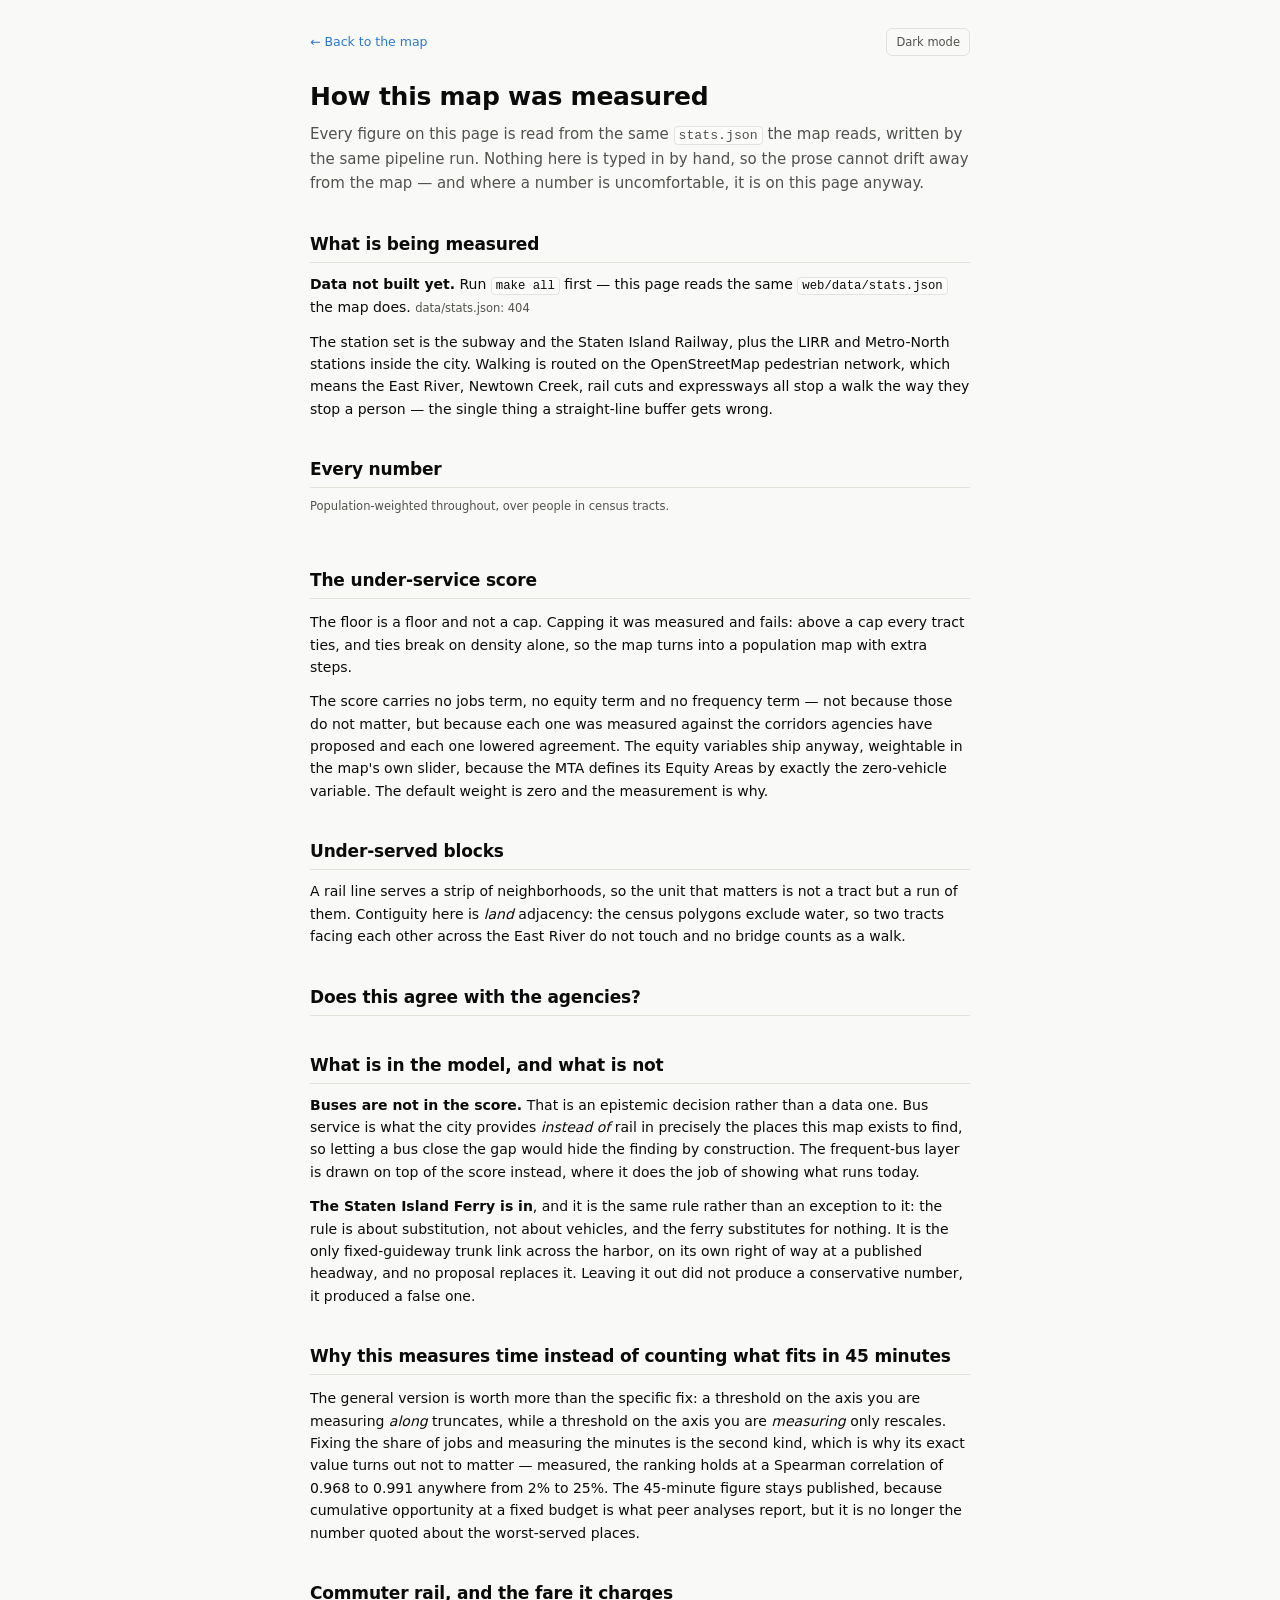
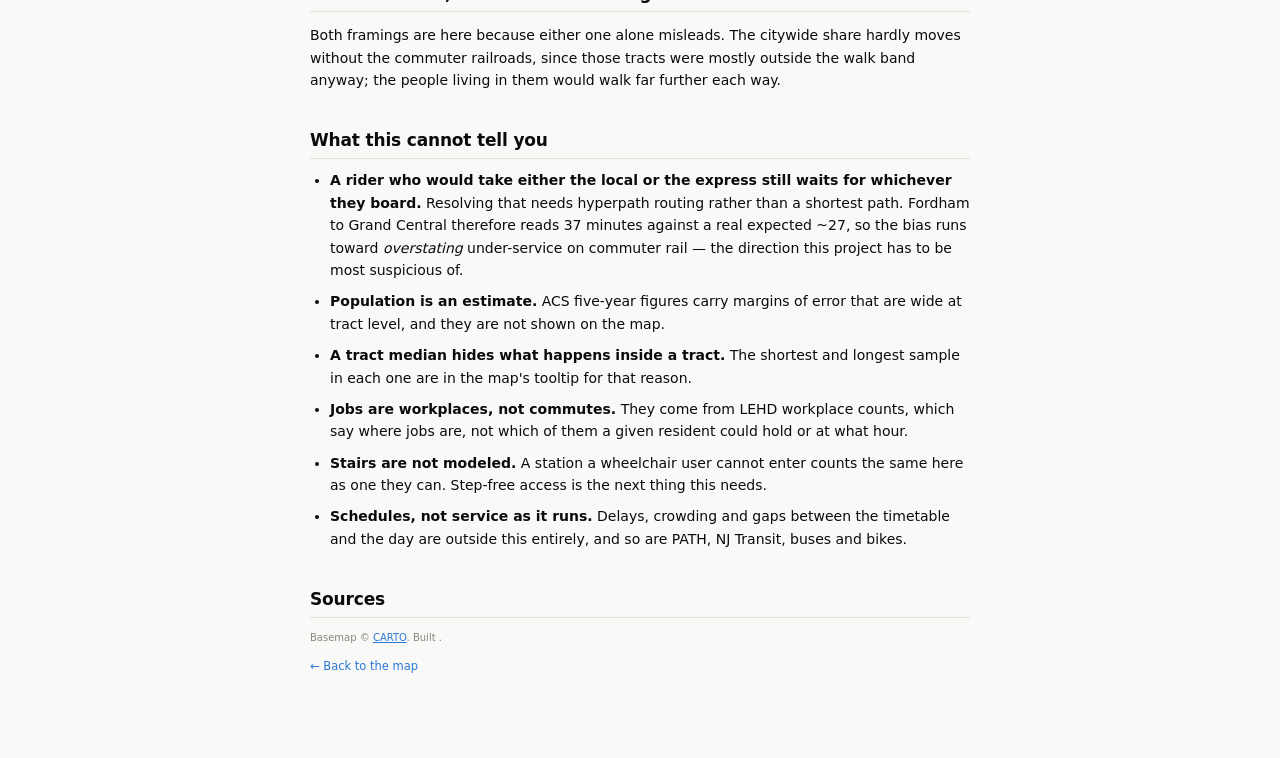
==== web/about.html @ da82eb40 "Move the title card's wall onto its own method page The card had reached fifteen stat rows, the stra" ====
<!doctype html>
<html lang="en">
<head>
<meta charset="utf-8">
<meta name="viewport" content="width=device-width, initial-scale=1">
<title>How this map was measured &mdash; NYC Transit Access</title>
<meta name="description" content="Method, every published figure, and the known limits of a map of walking access to New York's train network.">
<link rel="stylesheet" href="style.css">

<!-- No MapLibre, no GeoJSON: this page needs one 46 KB JSON file, so it is
     fetched rather than preloaded and there is nothing on the critical path
     worth a hint. The map's own payloads are deliberately not touched here --
     a reader who opens the method page should not pay 2 MB for it. -->
</head>
<body class="doc">

<main>
  <nav class="docnav">
    <a id="backlink" href="index.html">&larr; Back to the map</a>
    <button class="ghost" id="themebtn">Dark mode</button>
  </nav>

  <h1>How this map was measured</h1>
  <p class="lede">Every figure on this page is read from the same
    <code>stats.json</code> the map reads, written by the same pipeline run.
    Nothing here is typed in by hand, so the prose cannot drift away from the
    map &mdash; and where a number is uncomfortable, it is on this page
    anyway.</p>

  <section id="measure">
    <h2>What is being measured</h2>
    <p id="m-method"></p>
    <p>The station set is the subway and the Staten Island Railway, plus the
      LIRR and Metro-North stations inside the city. Walking is routed on the
      OpenStreetMap pedestrian network, which means the East River, Newtown
      Creek, rail cuts and expressways all stop a walk the way they stop a
      person &mdash; the single thing a straight-line buffer gets wrong.</p>
    <p id="m-bench"></p>
  </section>

  <section id="numbers">
    <h2>Every number</h2>
    <p class="sub">Population-weighted throughout, over
      <span id="m-pop"></span> people in <span id="m-tracts"></span> census
      tracts.</p>
    <div id="m-groups" class="statgroups"></div>
    <div id="m-boro"></div>
  </section>

  <section id="score">
    <h2>The under-service score</h2>
    <p id="m-score"></p>
    <p>The floor is a floor and not a cap. Capping it was measured and fails:
      above a cap every tract ties, and ties break on density alone, so the
      map turns into a population map with extra steps.</p>
    <p>The score carries no jobs term, no equity term and no frequency term
      &mdash; not because those do not matter, but because each one was
      measured against the corridors agencies have proposed and each one
      lowered agreement. The equity variables ship anyway, weightable in the
      map's own slider, because the MTA defines its Equity Areas by exactly
      the zero-vehicle variable. The default weight is zero and the
      measurement is why.</p>
  </section>

  <section id="blocks">
    <h2>Under-served blocks</h2>
    <p>A rail line serves a strip of neighborhoods, so the unit that matters
      is not a tract but a run of them. Contiguity here is <em>land</em>
      adjacency: the census polygons exclude water, so two tracts facing each
      other across the East River do not touch and no bridge counts as a
      walk.</p>
    <div id="m-clusters"></div>
  </section>

  <section id="agreement">
    <h2>Does this agree with the agencies?</h2>
    <div id="m-validity"></div>
    <div id="m-disagree"></div>
  </section>

  <section id="graph">
    <h2>What is in the model, and what is not</h2>
    <p><strong>Buses are not in the score.</strong> That is an epistemic
      decision rather than a data one. Bus service is what the city provides
      <em>instead of</em> rail in precisely the places this map exists to
      find, so letting a bus close the gap would hide the finding by
      construction. The frequent-bus layer is drawn on top of the score
      instead, where it does the job of showing what runs today.</p>
    <p><strong>The Staten Island Ferry is in</strong>, and it is the same rule
      rather than an exception to it: the rule is about substitution, not
      about vehicles, and the ferry substitutes for nothing. It is the only
      fixed-guideway trunk link across the harbor, on its own right of way at
      a published headway, and no proposal replaces it. Leaving it out did not
      produce a conservative number, it produced a false one.</p>
    <p id="m-wait"></p>
  </section>

  <section id="cutoffs">
    <h2>Why this measures time instead of counting what fits in 45 minutes</h2>
    <p id="m-censor"></p>
    <p>The general version is worth more than the specific fix: a threshold on
      the axis you are measuring <em>along</em> truncates, while a threshold
      on the axis you are <em>measuring</em> only rescales. Fixing the share
      of jobs and measuring the minutes is the second kind, which is why its
      exact value turns out not to matter &mdash; measured, the ranking holds
      at a Spearman correlation of 0.968 to 0.991 anywhere from 2% to 25%.
      The 45-minute figure stays published, because cumulative opportunity at
      a fixed budget is what peer analyses report, but it is no longer the
      number quoted about the worst-served places.</p>
  </section>

  <section id="rail">
    <h2>Commuter rail, and the fare it charges</h2>
    <p id="m-rail"></p>
    <p>Both framings are here because either one alone misleads. The citywide
      share hardly moves without the commuter railroads, since those tracts
      were mostly outside the walk band anyway; the people living in them
      would walk far further each way.</p>
  </section>

  <section id="limits">
    <h2>What this cannot tell you</h2>
    <ul>
      <li><strong>A rider who would take either the local or the express
        still waits for whichever they board.</strong> Resolving that needs
        hyperpath routing rather than a shortest path. Fordham to Grand
        Central therefore reads 37 minutes against a real expected ~27, so
        the bias runs toward <em>overstating</em> under-service on commuter
        rail &mdash; the direction this project has to be most suspicious
        of.</li>
      <li><strong>Population is an estimate.</strong> ACS five-year figures
        carry margins of error that are wide at tract level, and they are not
        shown on the map.</li>
      <li><strong>A tract median hides what happens inside a tract.</strong>
        The shortest and longest sample in each one are in the map's tooltip
        for that reason.</li>
      <li><strong>Jobs are workplaces, not commutes.</strong> They come from
        LEHD workplace counts, which say where jobs are, not which of them a
        given resident could hold or at what hour.</li>
      <li><strong>Stairs are not modeled.</strong> A station a wheelchair
        user cannot enter counts the same here as one they can. Step-free
        access is the next thing this needs.</li>
      <li><strong>Schedules, not service as it runs.</strong> Delays,
        crowding and gaps between the timetable and the day are outside this
        entirely, and so are PATH, NJ Transit, buses and bikes.</li>
    </ul>
  </section>

  <section id="sources">
    <h2>Sources</h2>
    <p class="srcline" id="m-src"></p>
    <p class="srcline">Basemap &copy; <a href="https://carto.com/">CARTO</a>.
      Built <span id="m-built"></span>. <span id="m-license"></span></p>
  </section>

  <p class="more"><a id="backlink2" href="index.html">&larr; Back to the
    map</a></p>
</main>

<script type="module" src="about.js"></script>
</body>
</html>
---- web/style.css ----
/* Tokens from the dataviz reference palette. Dark values are declared under
   both scopes so the OS setting and the in-page toggle each win correctly. */
:root {
  color-scheme: light;
  --surface:    #fcfcfb;
  --plane:      #f9f9f7;
  --ink:        #0b0b0b;
  --ink-2:      #52514e;
  --ink-muted:  #898781;
  --grid:       #e1e0d9;
  --axis:       #c3c2b7;
  --border:     rgba(11, 11, 11, 0.10);
  --shadow:     0 1px 3px rgba(11, 11, 11, 0.08), 0 8px 24px rgba(11, 11, 11, 0.07);
  --accent:     #2a78d6;
}
@media (prefers-color-scheme: dark) {
  :root:where(:not([data-theme="light"])) {
    color-scheme: dark;
    --surface: #1a1a19;
    --plane:   #0d0d0d;
    --ink:     #ffffff;
    --ink-2:   #c3c2b7;
    --ink-muted: #898781;
    --grid:    #2c2c2a;
    --axis:    #383835;
    --border:  rgba(255, 255, 255, 0.10);
    --shadow:  0 1px 3px rgba(0, 0, 0, 0.5), 0 8px 24px rgba(0, 0, 0, 0.45);
    --accent:  #3987e5;
  }
}
:root[data-theme="dark"] {
  color-scheme: dark;
  --surface: #1a1a19;
  --plane:   #0d0d0d;
  --ink:     #ffffff;
  --ink-2:   #c3c2b7;
  --ink-muted: #898781;
  --grid:    #2c2c2a;
  --axis:    #383835;
  --border:  rgba(255, 255, 255, 0.10);
  --shadow:  0 1px 3px rgba(0, 0, 0, 0.5), 0 8px 24px rgba(0, 0, 0, 0.45);
  --accent:  #3987e5;
}

* { box-sizing: border-box; }

html, body {
  margin: 0;
  height: 100%;
  font-family: system-ui, -apple-system, "Segoe UI", sans-serif;
  background: var(--plane);
  color: var(--ink);
  -webkit-font-smoothing: antialiased;
}

#map { position: absolute; inset: 0; }

/* --- panels --------------------------------------------------------------- */
.panel {
  position: absolute;
  z-index: 2;
  background: var(--surface);
  border: 1px solid var(--border);
  border-radius: 10px;
  box-shadow: var(--shadow);
  padding: 14px 16px;
}

#titlecard { top: 12px; left: 12px; width: 310px; }
#controls  { top: 12px; right: 12px; width: 232px; }
#legend    { bottom: 12px; left: 12px; width: 310px; }

h1 {
  font-size: 15px;
  line-height: 1.25;
  margin: 0 0 4px;
  letter-spacing: -0.01em;
}
.sub { font-size: 11.5px; color: var(--ink-2); margin: 0; line-height: 1.45; }

.hero { margin: 12px 0 2px; display: flex; align-items: baseline; gap: 7px; }
.hero .n { font-size: 30px; font-weight: 650; letter-spacing: -0.02em; line-height: 1; }
.hero .u { font-size: 11.5px; color: var(--ink-2); line-height: 1.3; }

.statrow {
  display: flex; justify-content: space-between; gap: 10px;
  font-size: 11.5px; padding: 3px 0;
}
.statrow .k { color: var(--ink-2); }
.statrow .v { font-variant-numeric: tabular-nums; font-weight: 550; }

hr.rule { border: 0; border-top: 1px solid var(--grid); margin: 11px 0; }

/* --- controls ------------------------------------------------------------- */
.grouplabel {
  font-size: 10px; text-transform: uppercase; letter-spacing: 0.07em;
  color: var(--ink-muted); margin: 0 0 7px; font-weight: 600;
}
.opt {
  display: flex; align-items: center; gap: 8px;
  font-size: 12.5px; padding: 4px 0; cursor: pointer; line-height: 1.3;
}
.opt input { accent-color: var(--accent); margin: 0; flex: none; }
.opt:hover { color: var(--accent); }

button.ghost {
  font: inherit; font-size: 11.5px; color: var(--ink-2);
  background: transparent; border: 1px solid var(--border);
  border-radius: 6px; padding: 4px 9px; cursor: pointer;
}
button.ghost:hover { color: var(--ink); border-color: var(--axis); }

/* --- display floors ------------------------------------------------------- */
#settings summary {
  font-size: 10px; text-transform: uppercase; letter-spacing: 0.07em;
  color: var(--ink-muted); font-weight: 600; cursor: pointer;
}
#settings summary:hover { color: var(--ink-2); }
.field { margin-top: 9px; }
/* The gap weight sits under its own radio option, indented to read as a
   sub-control of it rather than a fourth layer. */
#gapweight { margin: 2px 0 6px 22px; }
.flabel {
  display: flex; justify-content: space-between; gap: 10px;
  font-size: 11.5px; color: var(--ink-2);
}
.flabel output {
  font-variant-numeric: tabular-nums; font-weight: 550; color: var(--ink);
}
.field input[type="range"] { width: 100%; margin: 3px 0 0; accent-color: var(--accent); }

/* --- legend --------------------------------------------------------------- */
.bivgrid { display: grid; grid-template-columns: repeat(3, 1fr); gap: 2px; width: 108px; }
.bivgrid i { display: block; aspect-ratio: 1; border-radius: 2px; }
.bivwrap { display: flex; gap: 11px; align-items: flex-end; }
.bivaxis-y {
  writing-mode: vertical-rl; transform: rotate(180deg);
  font-size: 10px; color: var(--ink-2); text-align: center; height: 108px;
}
.bivaxis-x { font-size: 10px; color: var(--ink-2); margin-top: 5px; }
.arrow { color: var(--ink-muted); }

.ramprow { display: flex; align-items: center; gap: 7px; font-size: 11.5px; padding: 2px 0; }
.ramprow i { width: 15px; height: 15px; border-radius: 3px; flex: none; }
.ramprow .lab { color: var(--ink-2); font-variant-numeric: tabular-nums; }

/* Hovering a feature outlines its legend cell. box-shadow rather than outline,
   so the 2px gaps in .bivgrid do not clip it. */
#legendbody i.on { box-shadow: 0 0 0 2px var(--ink); position: relative; z-index: 1; }

.keyline { display: flex; align-items: center; gap: 7px; font-size: 11.5px; padding: 2px 0; }
.keyline .sw { width: 18px; height: 0; border-top-width: 2px; border-top-style: solid; flex: none; }
.keyline .dot {
  width: 10px; height: 10px; border-radius: 50%; flex: none;
  border: 1.5px solid var(--ink);
}

/* --- tooltip -------------------------------------------------------------- */
#tooltip {
  position: absolute; z-index: 5; pointer-events: none; display: none;
  background: var(--surface); border: 1px solid var(--border);
  border-radius: 8px; box-shadow: var(--shadow);
  padding: 9px 11px; font-size: 12px; max-width: 262px; line-height: 1.45;
}
#tooltip .tname { font-weight: 600; margin-bottom: 5px; }
#tooltip .trow { display: flex; justify-content: space-between; gap: 12px; }
#tooltip .tk { color: var(--ink-2); }
#tooltip .tv { font-variant-numeric: tabular-nums; }
#tooltip .tnote { color: var(--ink-2); margin-top: 5px; font-size: 11px; }
#tooltip .tclass {
  margin-top: 6px; padding-top: 5px; border-top: 1px solid var(--grid);
  font-size: 11px; color: var(--ink-2);
}
#tooltip .tclass strong { color: var(--ink); font-weight: 600; }

/* --- table view ----------------------------------------------------------- */
#tablewrap {
  position: absolute; z-index: 6; inset: 0; display: none;
  background: var(--plane); overflow: auto; padding: 26px 30px;
}
#tablewrap.open { display: block; }
#tablewrap h2 { font-size: 16px; margin: 0 0 3px; }
table { border-collapse: collapse; width: 100%; max-width: 940px; font-size: 12.5px; margin-top: 16px; }
caption { text-align: left; font-size: 12px; color: var(--ink-2); padding-bottom: 7px; }
th, td { text-align: left; padding: 6px 10px; border-bottom: 1px solid var(--grid); }
th { font-size: 10px; text-transform: uppercase; letter-spacing: 0.06em; color: var(--ink-muted); }
td.num, th.num { text-align: right; font-variant-numeric: tabular-nums; }

/* Attribution lives inside the title card: as a floating corner element it
   landed on top of the map's own bottom-right zoom and scale controls. */
.srcline { font-size: 10px; color: var(--ink-muted); margin: 0; line-height: 1.6; }
.srcline a { color: inherit; }

#loading {
  position: absolute; inset: 0; z-index: 10; display: grid; place-items: center;
  background: var(--plane); font-size: 13px; color: var(--ink-2);
}

/* --- the link out of the title card -------------------------------------- */
/* The card is a summary now, and the thing that makes a summary honest is a
   visible route to the long version. It gets accent color and its own rule
   rather than being folded into .sub, where it read as another caveat. */
.more { font-size: 11.5px; margin: 9px 0 0; line-height: 1.45; }
.more a { color: var(--accent); text-decoration: none; }
.more a:hover { text-decoration: underline; }
#validity a { color: var(--accent); text-decoration: none; }
#validity a:hover { text-decoration: underline; }

/* --- the method page ------------------------------------------------------ */
/* about.html shares this stylesheet, so it shares every token and both
   themes. It is a document rather than a map: the body scrolls, and the
   measure is capped near 70 characters because the page is mostly prose. */
body.doc { height: auto; overflow-y: auto; background: var(--plane); }
body.doc main {
  max-width: 44rem; margin: 0 auto; padding: 28px 22px 72px;
  font-size: 14px; line-height: 1.6;
}
.docnav {
  display: flex; justify-content: space-between; align-items: center;
  gap: 16px; margin-bottom: 26px;
}
.docnav a { color: var(--accent); text-decoration: none; font-size: 12.5px; }
.docnav a:hover { text-decoration: underline; }
body.doc h1 { font-size: 25px; line-height: 1.2; margin: 0 0 10px; }
body.doc .lede { font-size: 15px; color: var(--ink-2); margin: 0 0 8px; }
body.doc section { margin-top: 38px; }
body.doc h2 {
  font-size: 17px; line-height: 1.3; margin: 0 0 10px;
  padding-bottom: 7px; border-bottom: 1px solid var(--grid);
  letter-spacing: -0.01em;
}
body.doc p { margin: 0 0 12px; }
body.doc li { margin-bottom: 9px; }
body.doc ul { padding-left: 20px; margin: 0; }
body.doc code {
  font-size: 0.88em; background: var(--surface);
  border: 1px solid var(--border); border-radius: 4px; padding: 1px 4px;
}
body.doc table { max-width: none; font-size: 13px; margin: 16px 0 22px; }
body.doc caption { font-size: 12.5px; line-height: 1.5; }
body.doc a { color: var(--accent); }

/* Three or four short columns of label/value, rather than one column fifteen
   rows long -- which is the wall this page exists to unbuild. */
.statgroups {
  display: grid; gap: 18px 26px; margin: 16px 0 6px;
  grid-template-columns: repeat(auto-fit, minmax(230px, 1fr));
}
.statgroup { background: var(--surface); border: 1px solid var(--border);
  border-radius: 10px; padding: 12px 14px; }
.statgroup .statrow { font-size: 12.5px; }

/* --- phone ---------------------------------------------------------------- */
@media (max-width: 760px) {
  .panel { position: static; width: auto !important; margin: 0 0 10px; }
  #map { position: relative; height: 62vh; inset: auto; }
  body { padding: 16px; overflow-y: auto; height: auto; }
  #panels { display: block; }
  #loading { position: fixed; }
  /* The document page does its own padding and must not inherit the map
     page's 16px body inset on top of it. */
  body.doc { padding: 0; }
  body.doc main { padding: 20px 16px 56px; }
}
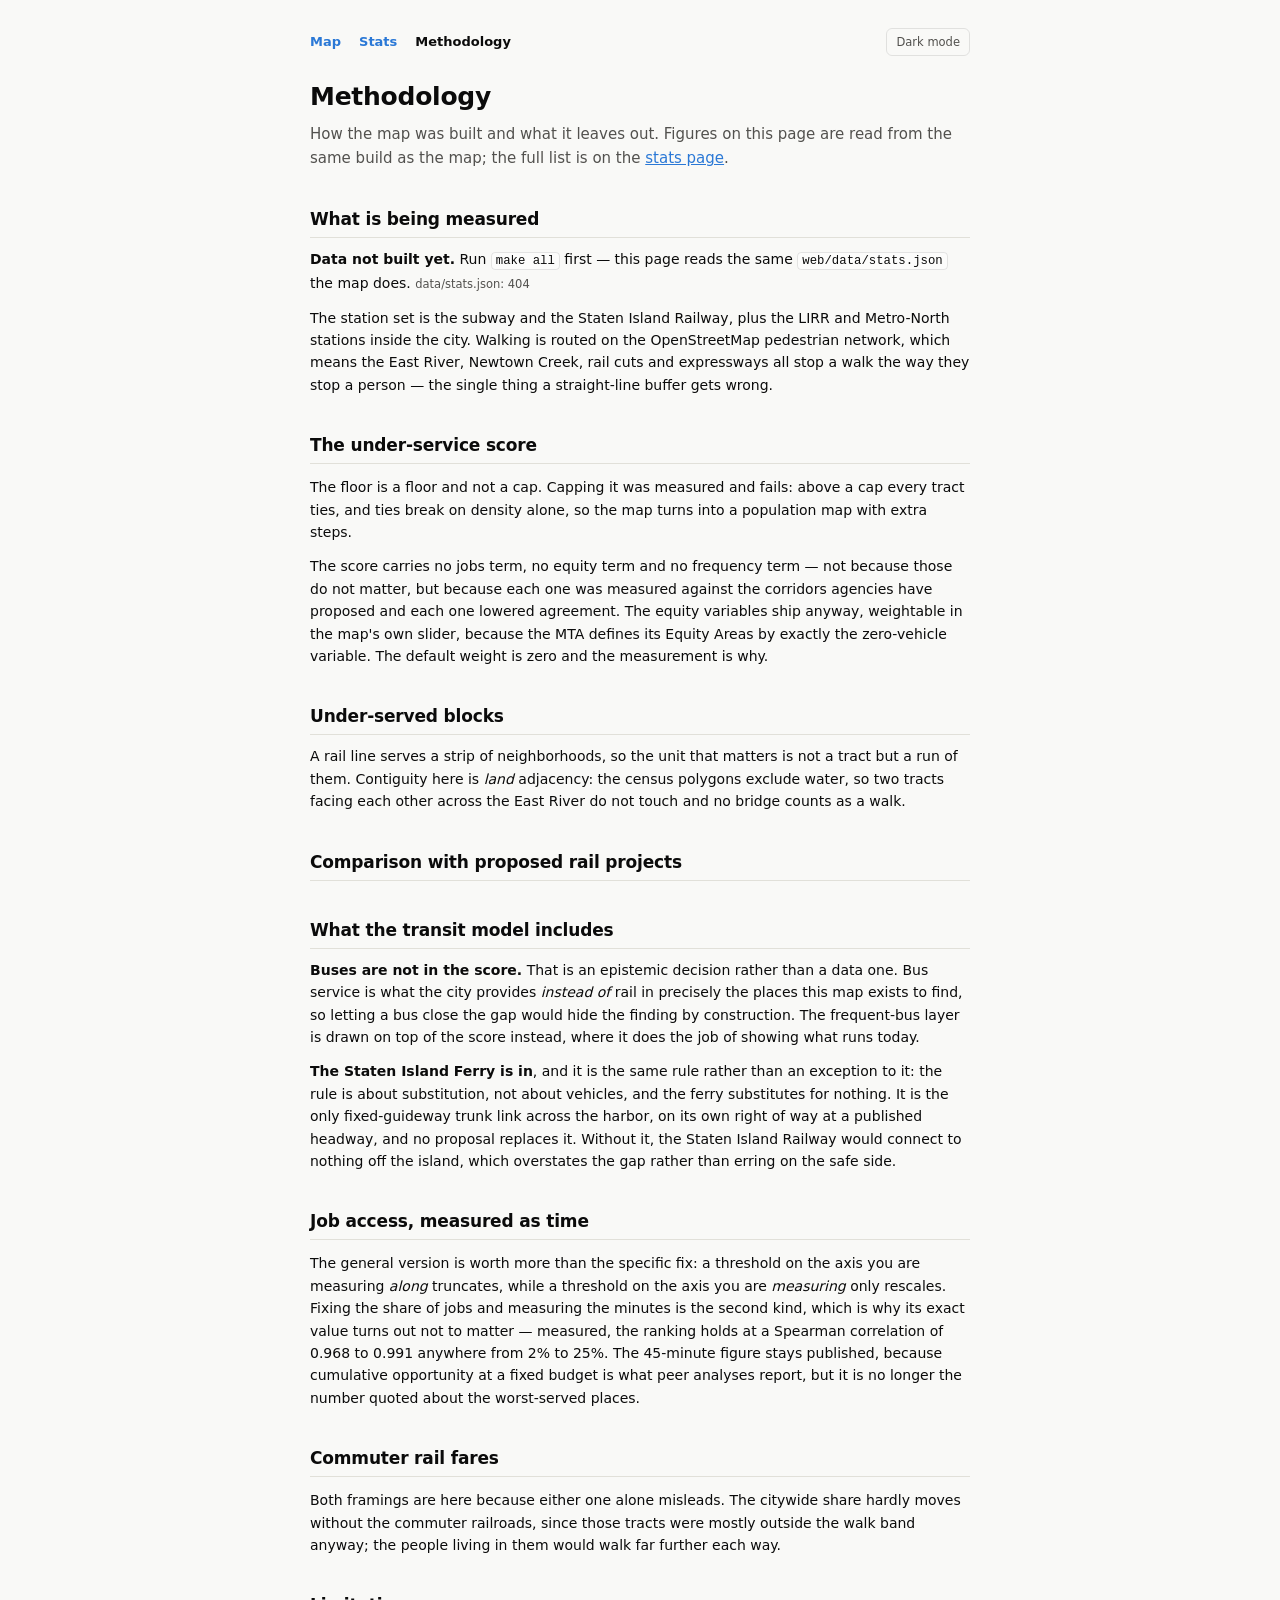
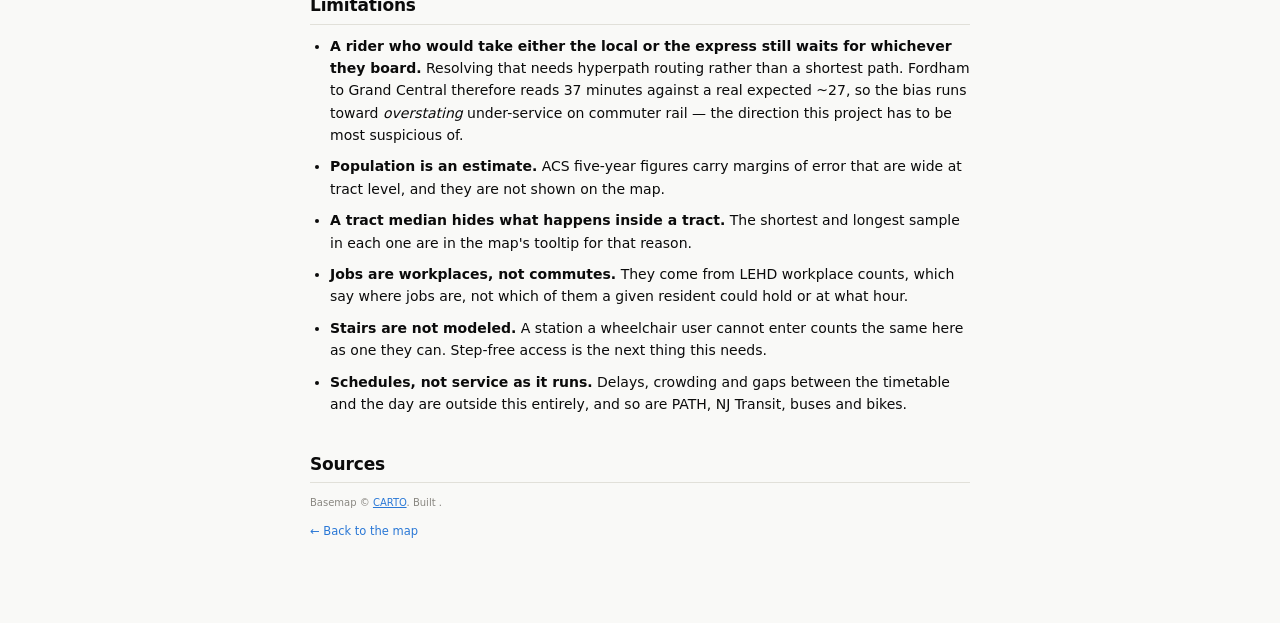
==== commit 4a68f394: "Take the figures off the map page, give them a stats page, plain copy The title card had already gon" ====
--- a/web/about.html
+++ b/web/about.html
@@ -3,8 +3,8 @@
 <head>
 <meta charset="utf-8">
 <meta name="viewport" content="width=device-width, initial-scale=1">
-<title>How this map was measured &mdash; NYC Transit Access</title>
-<meta name="description" content="Method, every published figure, and the known limits of a map of walking access to New York's train network.">
+<title>Methodology &mdash; NYC Transit Access</title>
+<meta name="description" content="How the walking-access map of New York's train network was built, and its known limits.">
 <link rel="stylesheet" href="style.css">
 
 <!-- No MapLibre, no GeoJSON: this page needs one 46 KB JSON file, so it is
@@ -16,16 +16,18 @@
 
 <main>
   <nav class="docnav">
-    <a id="backlink" href="index.html">&larr; Back to the map</a>
+    <div class="pages">
+      <a data-page="index.html" href="index.html">Map</a>
+      <a data-page="stats.html" href="stats.html">Stats</a>
+      <a data-page="about.html" href="about.html" aria-current="page">Methodology</a>
+    </div>
     <button class="ghost" id="themebtn">Dark mode</button>
   </nav>
 
-  <h1>How this map was measured</h1>
-  <p class="lede">Every figure on this page is read from the same
-    <code>stats.json</code> the map reads, written by the same pipeline run.
-    Nothing here is typed in by hand, so the prose cannot drift away from the
-    map &mdash; and where a number is uncomfortable, it is on this page
-    anyway.</p>
+  <h1>Methodology</h1>
+  <p class="lede">How the map was built and what it leaves out. Figures on
+    this page are read from the same build as the map; the full list is on
+    the <a data-page="stats.html" href="stats.html">stats page</a>.</p>
 
   <section id="measure">
     <h2>What is being measured</h2>
@@ -36,15 +38,6 @@
       Creek, rail cuts and expressways all stop a walk the way they stop a
       person &mdash; the single thing a straight-line buffer gets wrong.</p>
     <p id="m-bench"></p>
-  </section>
-
-  <section id="numbers">
-    <h2>Every number</h2>
-    <p class="sub">Population-weighted throughout, over
-      <span id="m-pop"></span> people in <span id="m-tracts"></span> census
-      tracts.</p>
-    <div id="m-groups" class="statgroups"></div>
-    <div id="m-boro"></div>
   </section>
 
   <section id="score">
@@ -73,13 +66,13 @@
   </section>
 
   <section id="agreement">
-    <h2>Does this agree with the agencies?</h2>
+    <h2>Comparison with proposed rail projects</h2>
     <div id="m-validity"></div>
     <div id="m-disagree"></div>
   </section>
 
   <section id="graph">
-    <h2>What is in the model, and what is not</h2>
+    <h2>What the transit model includes</h2>
     <p><strong>Buses are not in the score.</strong> That is an epistemic
       decision rather than a data one. Bus service is what the city provides
       <em>instead of</em> rail in precisely the places this map exists to
@@ -90,13 +83,14 @@
       rather than an exception to it: the rule is about substitution, not
       about vehicles, and the ferry substitutes for nothing. It is the only
       fixed-guideway trunk link across the harbor, on its own right of way at
-      a published headway, and no proposal replaces it. Leaving it out did not
-      produce a conservative number, it produced a false one.</p>
+      a published headway, and no proposal replaces it. Without it, the Staten
+      Island Railway would connect to nothing off the island, which overstates
+      the gap rather than erring on the safe side.</p>
     <p id="m-wait"></p>
   </section>
 
   <section id="cutoffs">
-    <h2>Why this measures time instead of counting what fits in 45 minutes</h2>
+    <h2>Job access, measured as time</h2>
     <p id="m-censor"></p>
     <p>The general version is worth more than the specific fix: a threshold on
       the axis you are measuring <em>along</em> truncates, while a threshold
@@ -110,7 +104,7 @@
   </section>
 
   <section id="rail">
-    <h2>Commuter rail, and the fare it charges</h2>
+    <h2>Commuter rail fares</h2>
     <p id="m-rail"></p>
     <p>Both framings are here because either one alone misleads. The citywide
       share hardly moves without the commuter railroads, since those tracts
@@ -119,7 +113,7 @@
   </section>
 
   <section id="limits">
-    <h2>What this cannot tell you</h2>
+    <h2>Limitations</h2>
     <ul>
       <li><strong>A rider who would take either the local or the express
         still waits for whichever they board.</strong> Resolving that needs
@@ -153,8 +147,8 @@
       Built <span id="m-built"></span>. <span id="m-license"></span></p>
   </section>
 
-  <p class="more"><a id="backlink2" href="index.html">&larr; Back to the
-    map</a></p>
+  <p class="more"><a data-page="index.html" href="index.html">&larr; Back to
+    the map</a></p>
 </main>
 
 <script type="module" src="about.js"></script>
--- a/web/style.css
+++ b/web/style.css
@@ -78,10 +78,6 @@
 }
 .sub { font-size: 11.5px; color: var(--ink-2); margin: 0; line-height: 1.45; }
 
-.hero { margin: 12px 0 2px; display: flex; align-items: baseline; gap: 7px; }
-.hero .n { font-size: 30px; font-weight: 650; letter-spacing: -0.02em; line-height: 1; }
-.hero .u { font-size: 11.5px; color: var(--ink-2); line-height: 1.3; }
-
 .statrow {
   display: flex; justify-content: space-between; gap: 10px;
   font-size: 11.5px; padding: 3px 0;
@@ -196,20 +192,19 @@
   background: var(--plane); font-size: 13px; color: var(--ink-2);
 }
 
-/* --- the link out of the title card -------------------------------------- */
-/* The card is a summary now, and the thing that makes a summary honest is a
-   visible route to the long version. It gets accent color and its own rule
-   rather than being folded into .sub, where it read as another caveat. */
+/* --- the links out of the title card ------------------------------------- */
+/* The card carries no figures, so the routes to them are the most important
+   thing in it after the description: accent color, on their own line. */
+.cardnav { display: flex; gap: 16px; margin: 11px 0 0; font-size: 12.5px; font-weight: 550; }
+.cardnav a, .more a, #tablewrap a { color: var(--accent); text-decoration: none; }
+.cardnav a:hover, .more a:hover, #tablewrap a:hover { text-decoration: underline; }
+.cardbtns { display: flex; gap: 7px; margin-top: 11px; }
 .more { font-size: 11.5px; margin: 9px 0 0; line-height: 1.45; }
-.more a { color: var(--accent); text-decoration: none; }
-.more a:hover { text-decoration: underline; }
-#validity a { color: var(--accent); text-decoration: none; }
-#validity a:hover { text-decoration: underline; }
-
-/* --- the method page ------------------------------------------------------ */
-/* about.html shares this stylesheet, so it shares every token and both
-   themes. It is a document rather than a map: the body scrolls, and the
-   measure is capped near 70 characters because the page is mostly prose. */
+
+/* --- the document pages --------------------------------------------------- */
+/* stats.html and about.html share this stylesheet, so they share every token
+   and both themes. They are documents rather than maps: the body scrolls, and
+   the measure is capped near 70 characters because they are mostly prose. */
 body.doc { height: auto; overflow-y: auto; background: var(--plane); }
 body.doc main {
   max-width: 44rem; margin: 0 auto; padding: 28px 22px 72px;
@@ -219,8 +214,10 @@
   display: flex; justify-content: space-between; align-items: center;
   gap: 16px; margin-bottom: 26px;
 }
-.docnav a { color: var(--accent); text-decoration: none; font-size: 12.5px; }
+.docnav .pages { display: flex; gap: 18px; flex-wrap: wrap; }
+.docnav a { color: var(--accent); text-decoration: none; font-size: 13px; font-weight: 550; }
 .docnav a:hover { text-decoration: underline; }
+.docnav a[aria-current="page"] { color: var(--ink); }
 body.doc h1 { font-size: 25px; line-height: 1.2; margin: 0 0 10px; }
 body.doc .lede { font-size: 15px; color: var(--ink-2); margin: 0 0 8px; }
 body.doc section { margin-top: 38px; }
@@ -249,6 +246,40 @@
 .statgroup { background: var(--surface); border: 1px solid var(--border);
   border-radius: 10px; padding: 12px 14px; }
 .statgroup .statrow { font-size: 12.5px; }
+
+/* --- the stats page's facts ----------------------------------------------- */
+/* Stat tiles: the value is the largest thing on the card, in the same sans
+   as everything else and with proportional figures, because tabular ones look
+   loose at this size. The label finishes the value's sentence, and the body
+   says what it counts. */
+.facts {
+  display: grid; gap: 14px; margin: 18px 0 0;
+  grid-template-columns: repeat(auto-fill, minmax(min(100%, 220px), 1fr));
+}
+.fact {
+  background: var(--surface); border: 1px solid var(--border);
+  border-radius: 10px; padding: 14px 16px;
+}
+body.doc .fact p { margin: 0; }
+.fact .fv { font-size: 28px; font-weight: 650; letter-spacing: -0.02em; line-height: 1.1; }
+.fact .fl { font-size: 13.5px; font-weight: 550; line-height: 1.35; margin-top: 6px !important; }
+.fact .fb { font-size: 12.5px; color: var(--ink-2); line-height: 1.5; margin-top: 8px !important; }
+
+/* One series, so one hue and no legend; each bar is labeled with its own
+   value, so the color carries nothing the text does not. 4px rounded at the
+   data end only, anchored square at the baseline. */
+.bars { margin: 14px 0 4px; display: grid; gap: 7px; }
+.bar {
+  display: grid; grid-template-columns: 7.5rem 1fr 3rem; align-items: center;
+  gap: 10px; font-size: 13px;
+}
+.bar .k { color: var(--ink-2); }
+.bar .v { text-align: right; font-variant-numeric: tabular-nums; font-weight: 550; }
+.bar .track { height: 14px; background: var(--grid); border-radius: 0 4px 4px 0; }
+.bar .track i {
+  display: block; height: 100%; background: var(--accent);
+  border-radius: 0 4px 4px 0;
+}
 
 /* --- phone ---------------------------------------------------------------- */
 @media (max-width: 760px) {
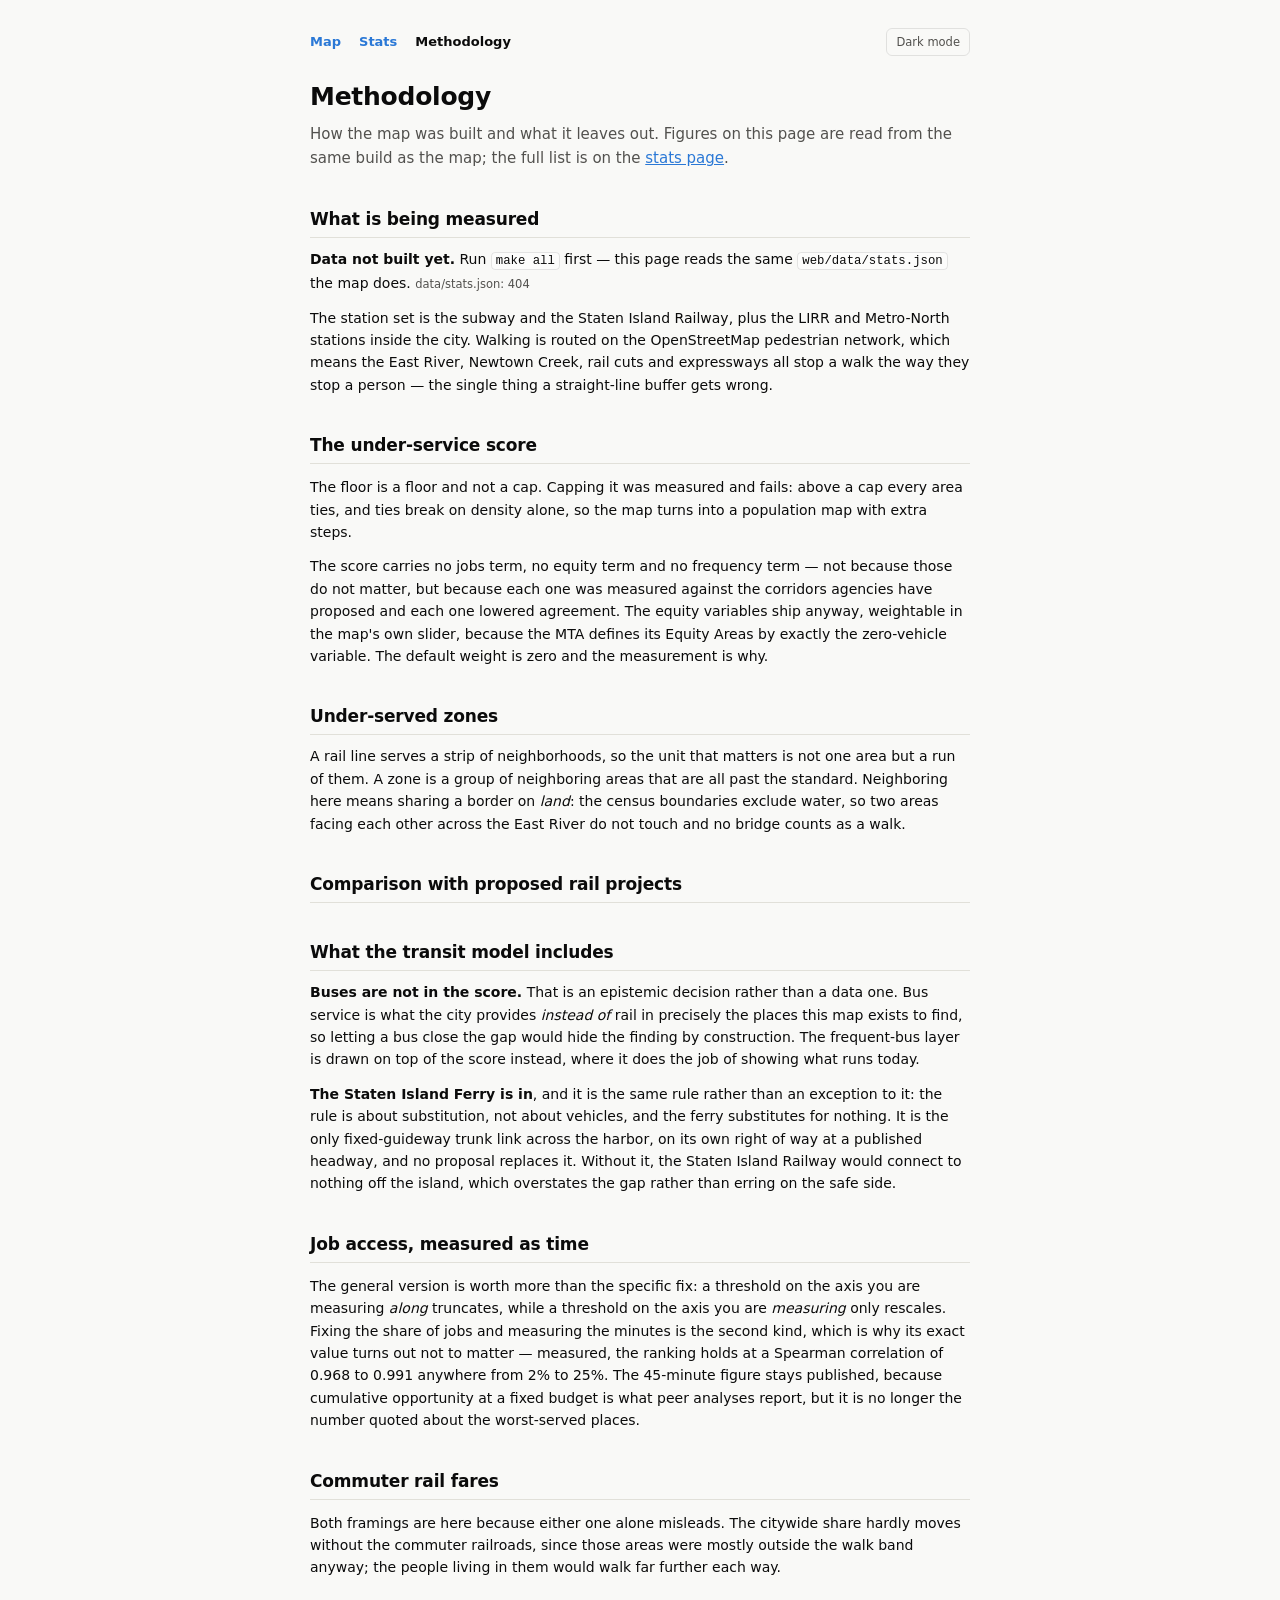
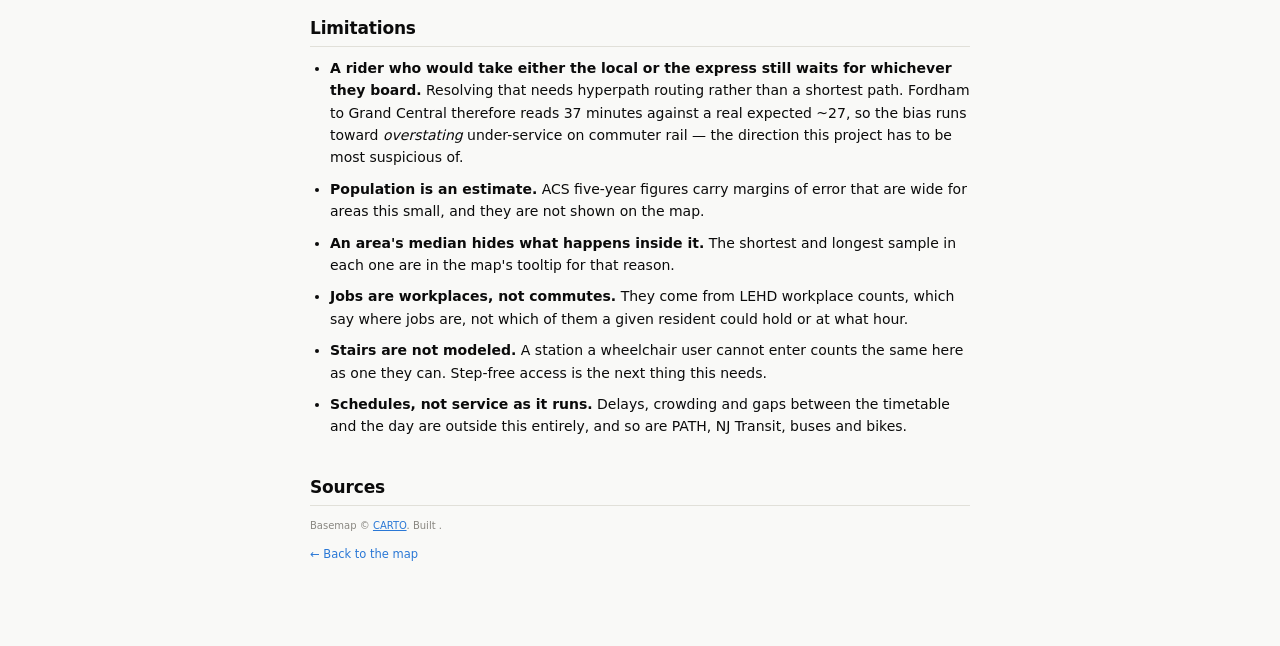
==== commit aaacc25c: "Say "area" and "zone" on the pages, not "tract" and "block" "Tract" is planner jargon, and the pages" ====
--- a/web/about.html
+++ b/web/about.html
@@ -44,7 +44,7 @@
     <h2>The under-service score</h2>
     <p id="m-score"></p>
     <p>The floor is a floor and not a cap. Capping it was measured and fails:
-      above a cap every tract ties, and ties break on density alone, so the
+      above a cap every area ties, and ties break on density alone, so the
       map turns into a population map with extra steps.</p>
     <p>The score carries no jobs term, no equity term and no frequency term
       &mdash; not because those do not matter, but because each one was
@@ -55,13 +55,14 @@
       measurement is why.</p>
   </section>
 
-  <section id="blocks">
-    <h2>Under-served blocks</h2>
+  <section id="zones">
+    <h2>Under-served zones</h2>
     <p>A rail line serves a strip of neighborhoods, so the unit that matters
-      is not a tract but a run of them. Contiguity here is <em>land</em>
-      adjacency: the census polygons exclude water, so two tracts facing each
-      other across the East River do not touch and no bridge counts as a
-      walk.</p>
+      is not one area but a run of them. A zone is a group of neighboring
+      areas that are all past the standard. Neighboring here means sharing a
+      border on <em>land</em>: the census boundaries exclude water, so two
+      areas facing each other across the East River do not touch and no
+      bridge counts as a walk.</p>
     <div id="m-clusters"></div>
   </section>
 
@@ -107,7 +108,7 @@
     <h2>Commuter rail fares</h2>
     <p id="m-rail"></p>
     <p>Both framings are here because either one alone misleads. The citywide
-      share hardly moves without the commuter railroads, since those tracts
+      share hardly moves without the commuter railroads, since those areas
       were mostly outside the walk band anyway; the people living in them
       would walk far further each way.</p>
   </section>
@@ -123,9 +124,9 @@
         rail &mdash; the direction this project has to be most suspicious
         of.</li>
       <li><strong>Population is an estimate.</strong> ACS five-year figures
-        carry margins of error that are wide at tract level, and they are not
-        shown on the map.</li>
-      <li><strong>A tract median hides what happens inside a tract.</strong>
+        carry margins of error that are wide for areas this small, and they
+        are not shown on the map.</li>
+      <li><strong>An area's median hides what happens inside it.</strong>
         The shortest and longest sample in each one are in the map's tooltip
         for that reason.</li>
       <li><strong>Jobs are workplaces, not commutes.</strong> They come from
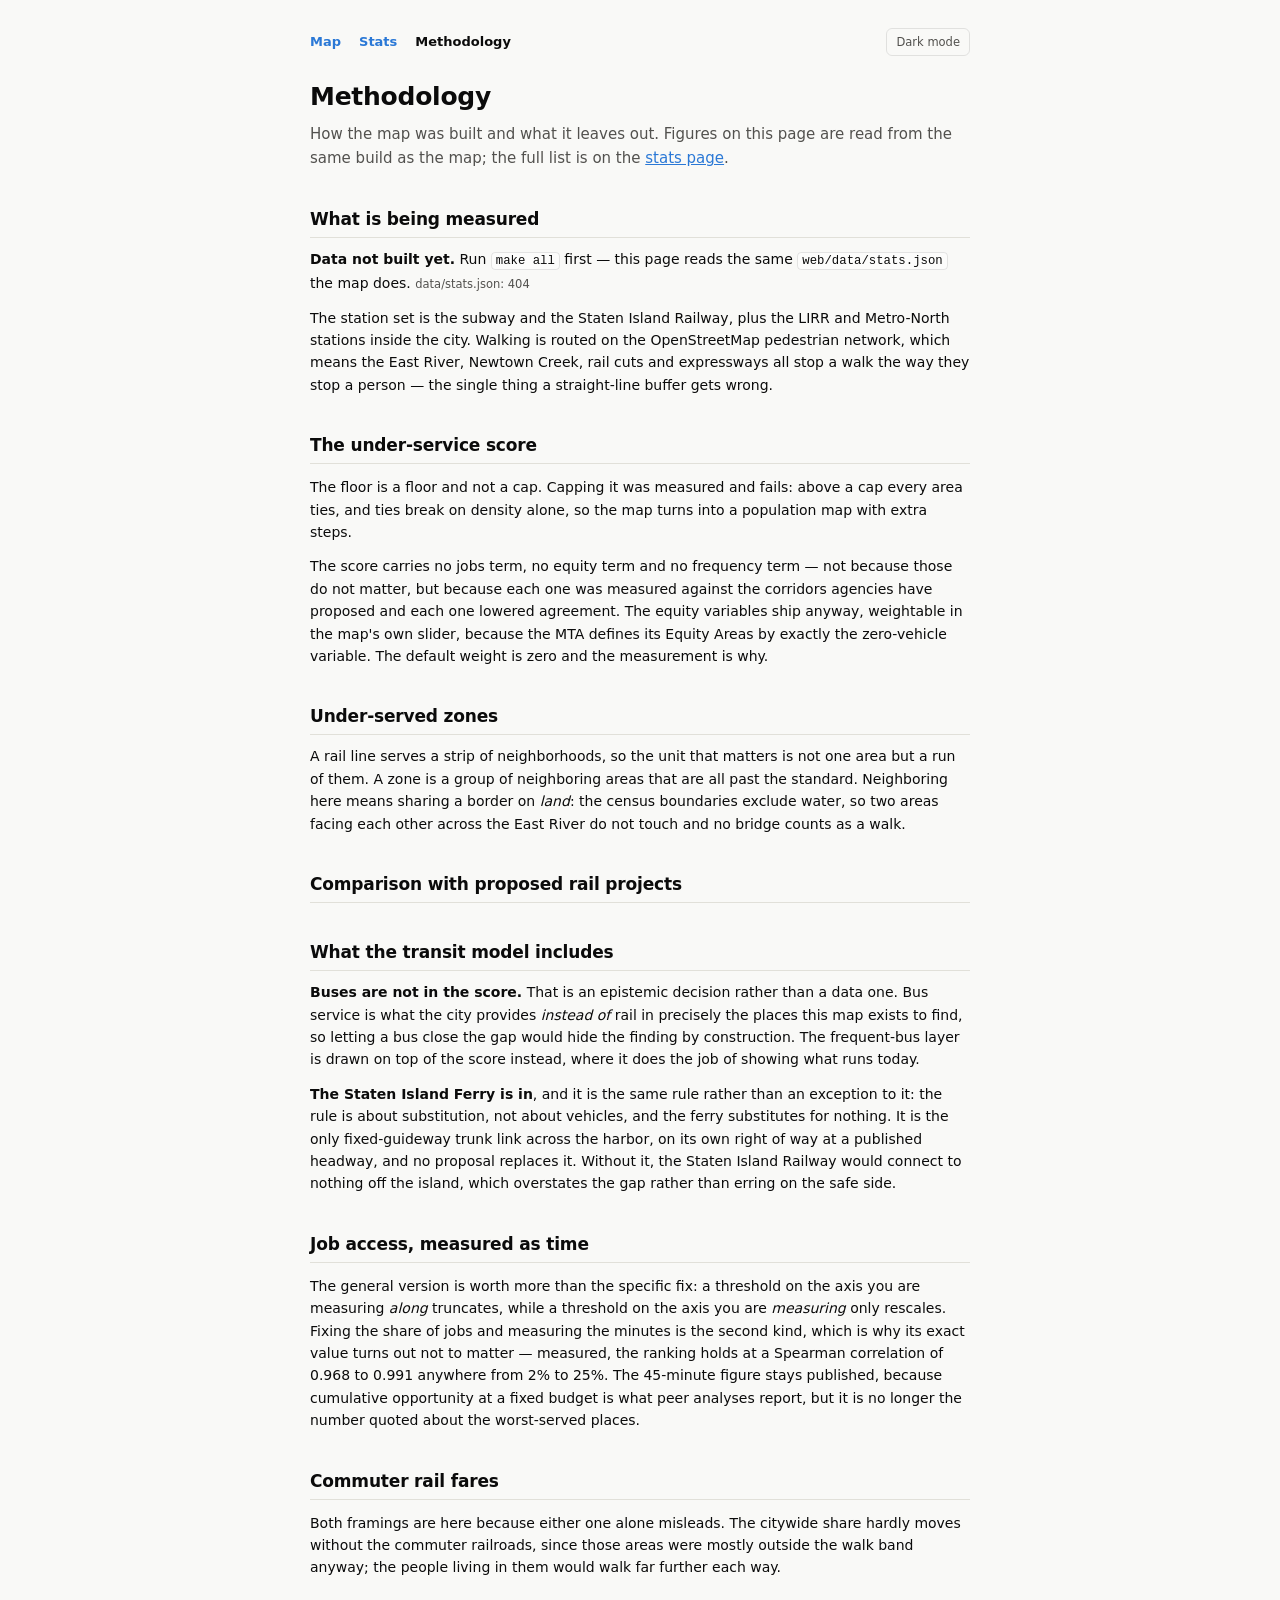
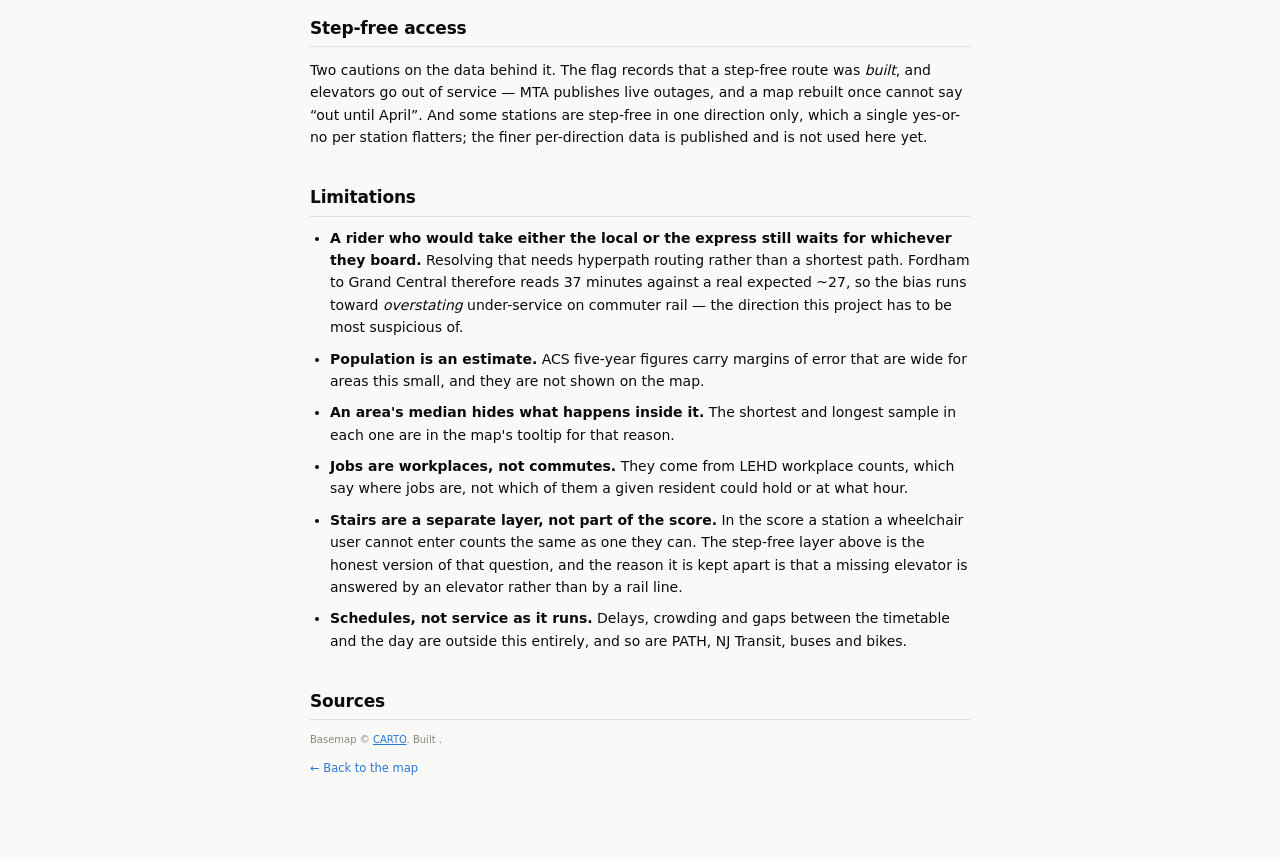
==== commit 6eb4e159: "Ship step-free access: a per-area field, a layer, and a station table The second half of Phase 6's s" ====
--- a/web/about.html
+++ b/web/about.html
@@ -113,6 +113,18 @@
       would walk far further each way.</p>
   </section>
 
+  <section id="stepfree">
+    <h2>Step-free access</h2>
+    <p id="m-stepfree"></p>
+    <div id="m-stepfree-table"></div>
+    <p>Two cautions on the data behind it. The flag records that a step-free
+      route was <em>built</em>, and elevators go out of service &mdash; MTA
+      publishes live outages, and a map rebuilt once cannot say
+      &ldquo;out until April&rdquo;. And some stations are step-free in one
+      direction only, which a single yes-or-no per station flatters; the
+      finer per-direction data is published and is not used here yet.</p>
+  </section>
+
   <section id="limits">
     <h2>Limitations</h2>
     <ul>
@@ -132,9 +144,11 @@
       <li><strong>Jobs are workplaces, not commutes.</strong> They come from
         LEHD workplace counts, which say where jobs are, not which of them a
         given resident could hold or at what hour.</li>
-      <li><strong>Stairs are not modeled.</strong> A station a wheelchair
-        user cannot enter counts the same here as one they can. Step-free
-        access is the next thing this needs.</li>
+      <li><strong>Stairs are a separate layer, not part of the score.</strong>
+        In the score a station a wheelchair user cannot enter counts the same
+        as one they can. The step-free layer above is the honest version of
+        that question, and the reason it is kept apart is that a missing
+        elevator is answered by an elevator rather than by a rail line.</li>
       <li><strong>Schedules, not service as it runs.</strong> Delays,
         crowding and gaps between the timetable and the day are outside this
         entirely, and so are PATH, NJ Transit, buses and bikes.</li>
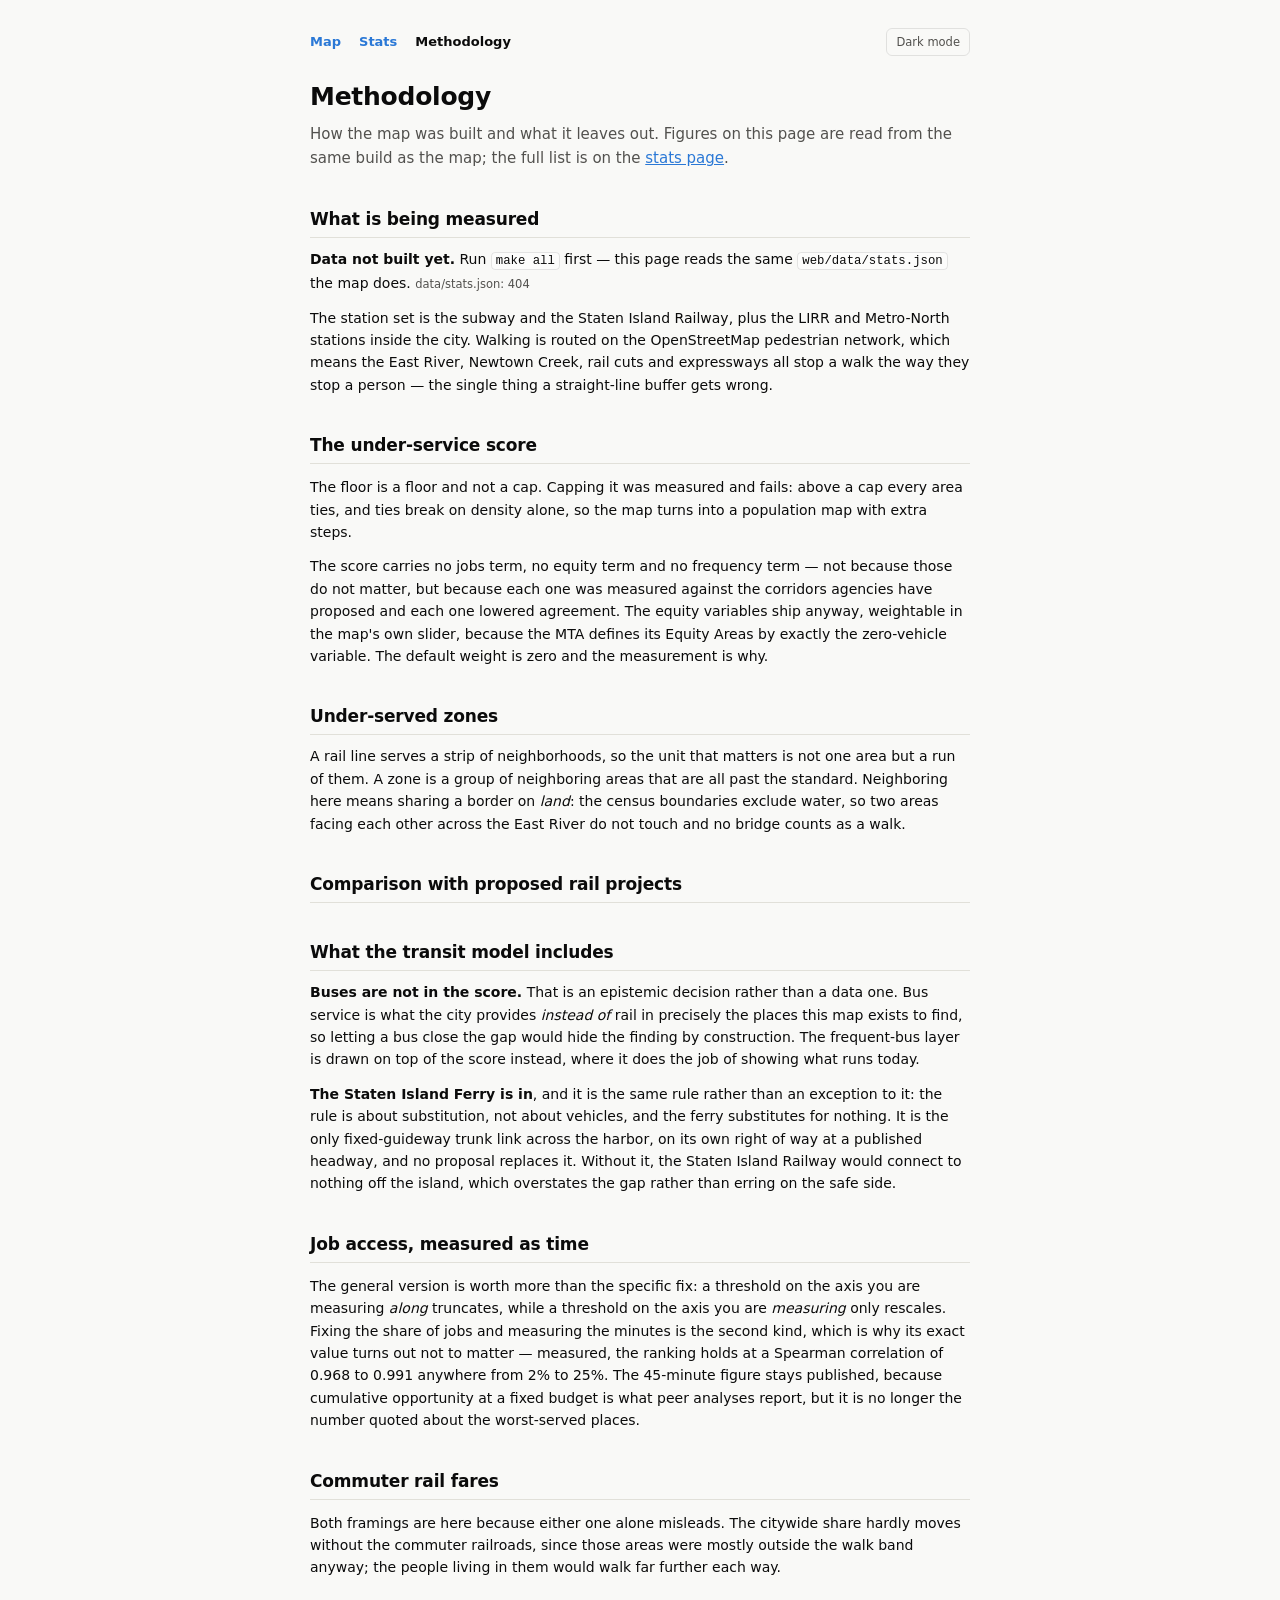
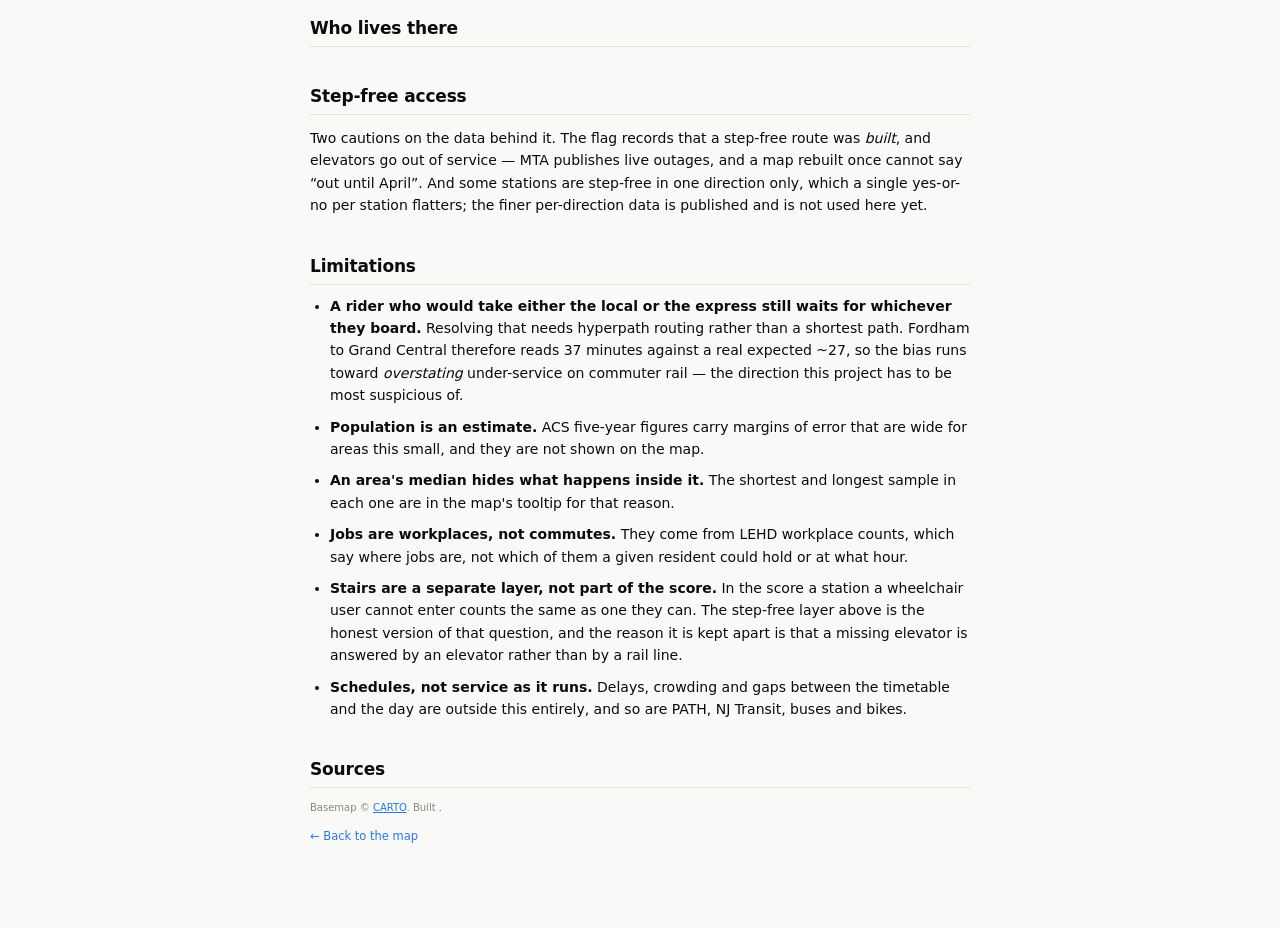
==== commit 84e6f72c: "Phase 5: who lives there, with margins, and a prediction that failed The ACS variables Phase 5 asked" ====
--- a/web/about.html
+++ b/web/about.html
@@ -113,6 +113,13 @@
       would walk far further each way.</p>
   </section>
 
+  <section id="who">
+    <h2>Who lives there</h2>
+    <p id="m-cross"></p>
+    <div id="m-cross-table"></div>
+    <p id="m-margins"></p>
+  </section>
+
   <section id="stepfree">
     <h2>Step-free access</h2>
     <p id="m-stepfree"></p>
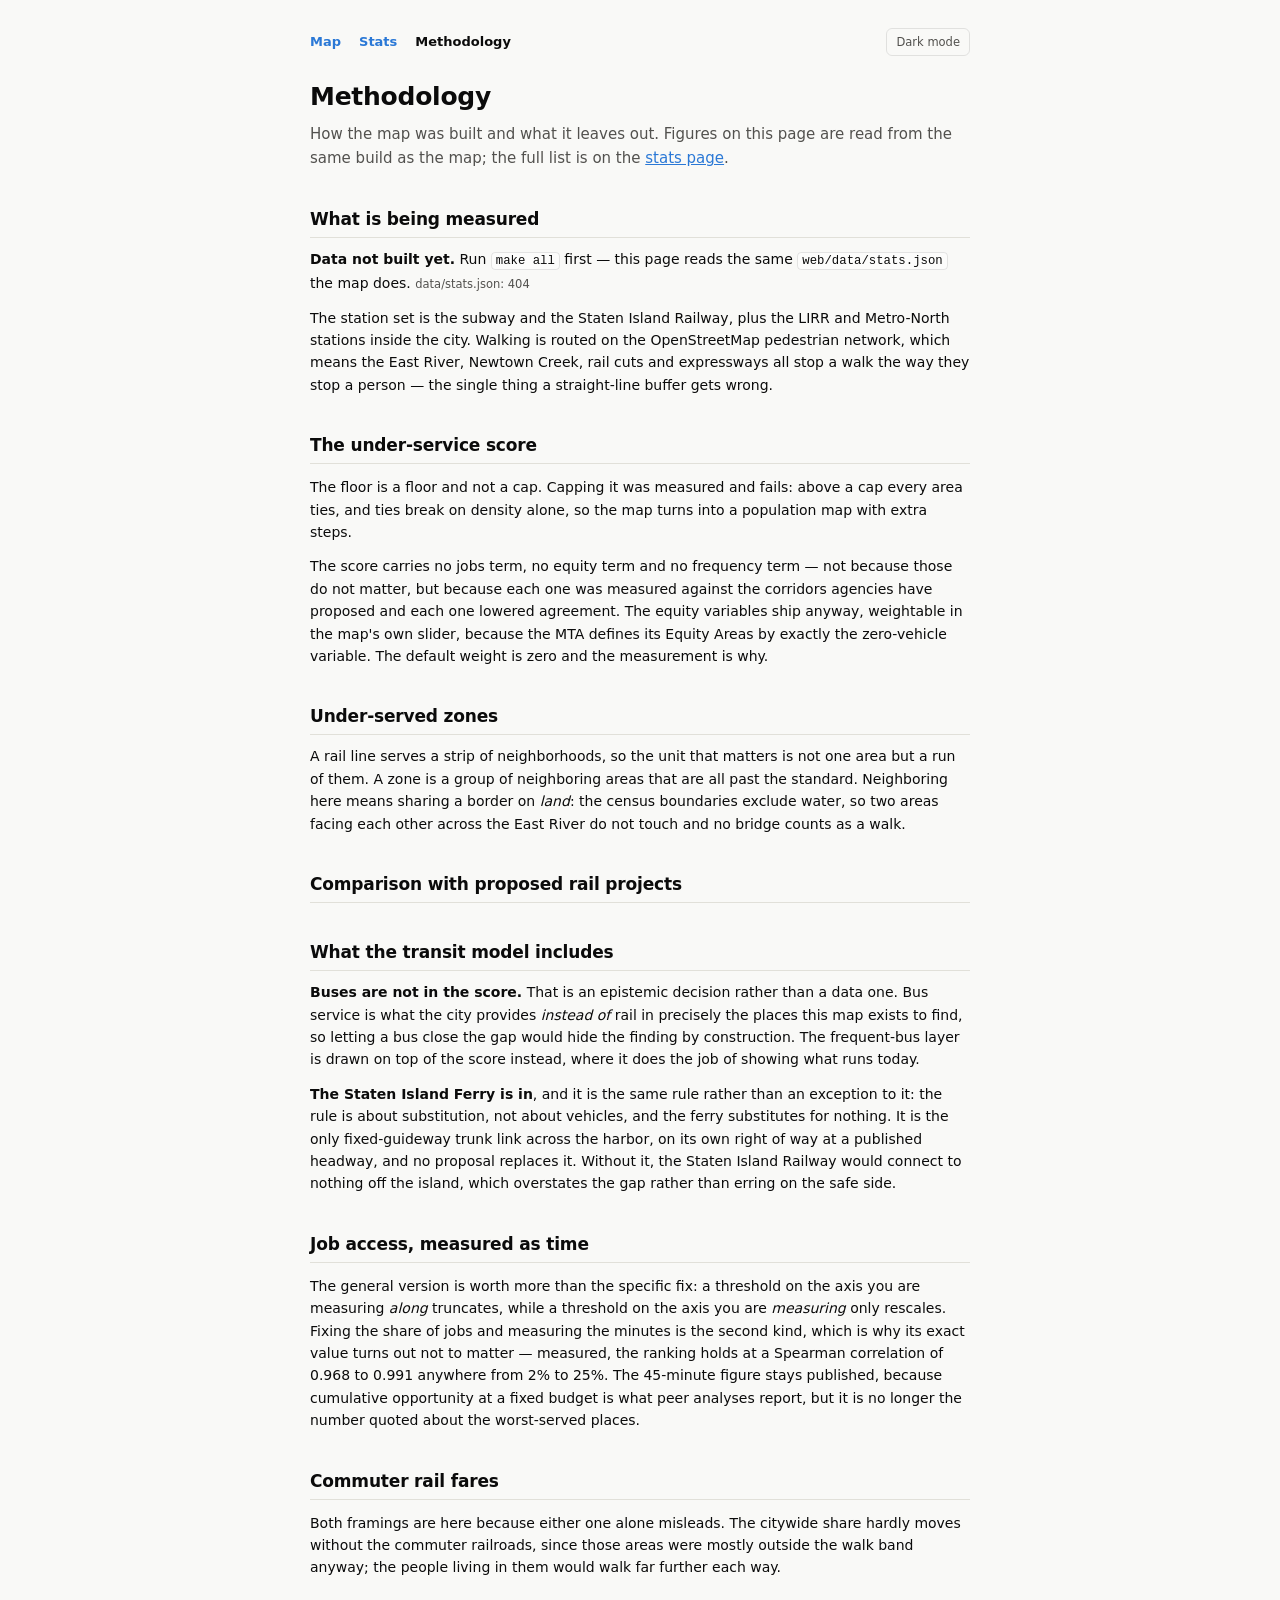
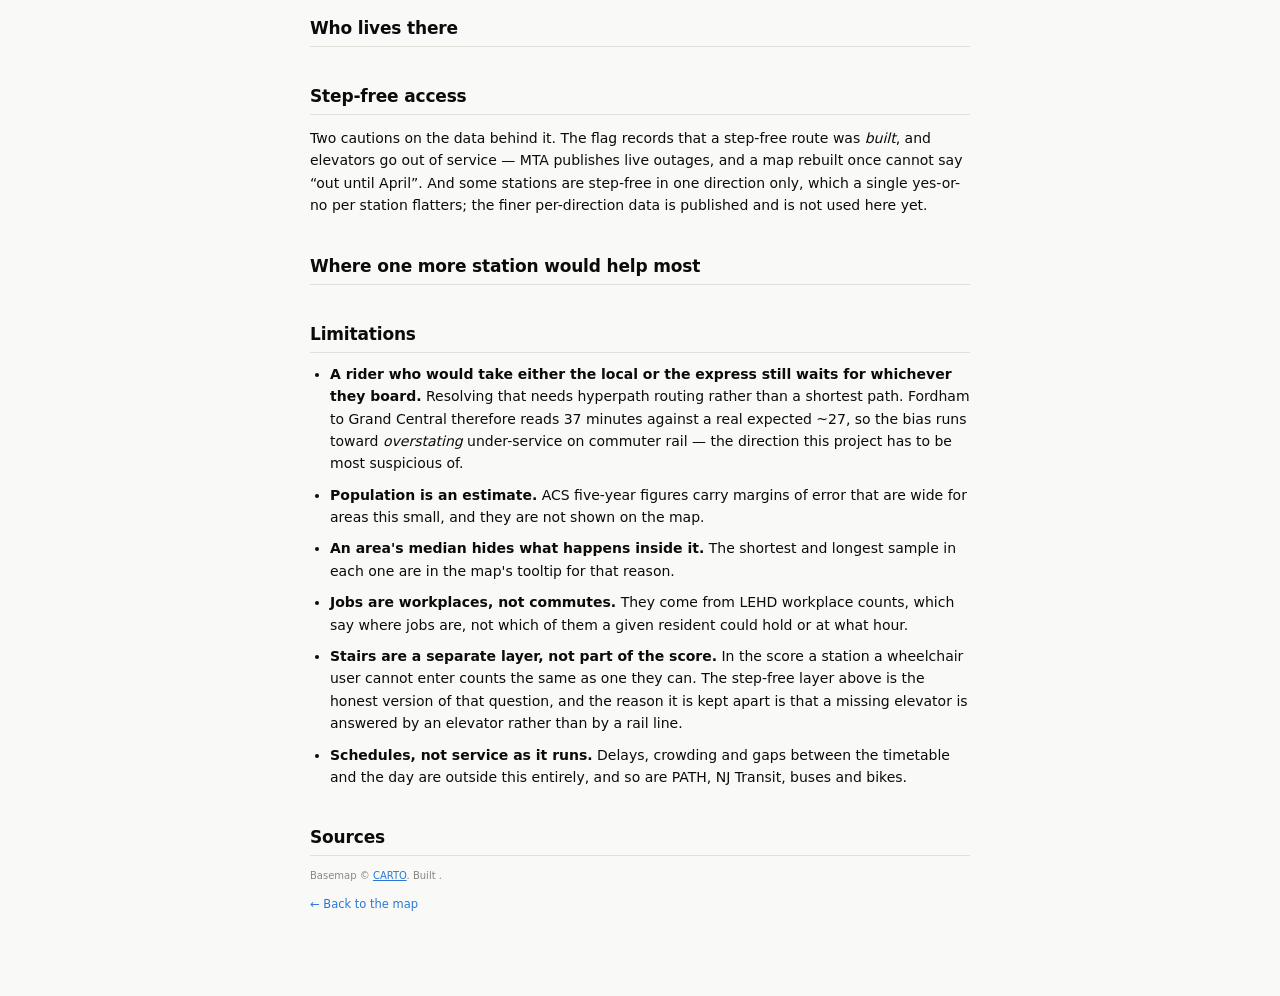
==== commit 9b7738e5: "Phase 7: where one more station would help most, ranked in the score's unit The marginal-benefit sur" ====
--- a/web/about.html
+++ b/web/about.html
@@ -132,6 +132,12 @@
       finer per-direction data is published and is not used here yet.</p>
   </section>
 
+  <section id="siting">
+    <h2>Where one more station would help most</h2>
+    <p id="m-siting"></p>
+    <div id="m-siting-table"></div>
+  </section>
+
   <section id="limits">
     <h2>Limitations</h2>
     <ul>
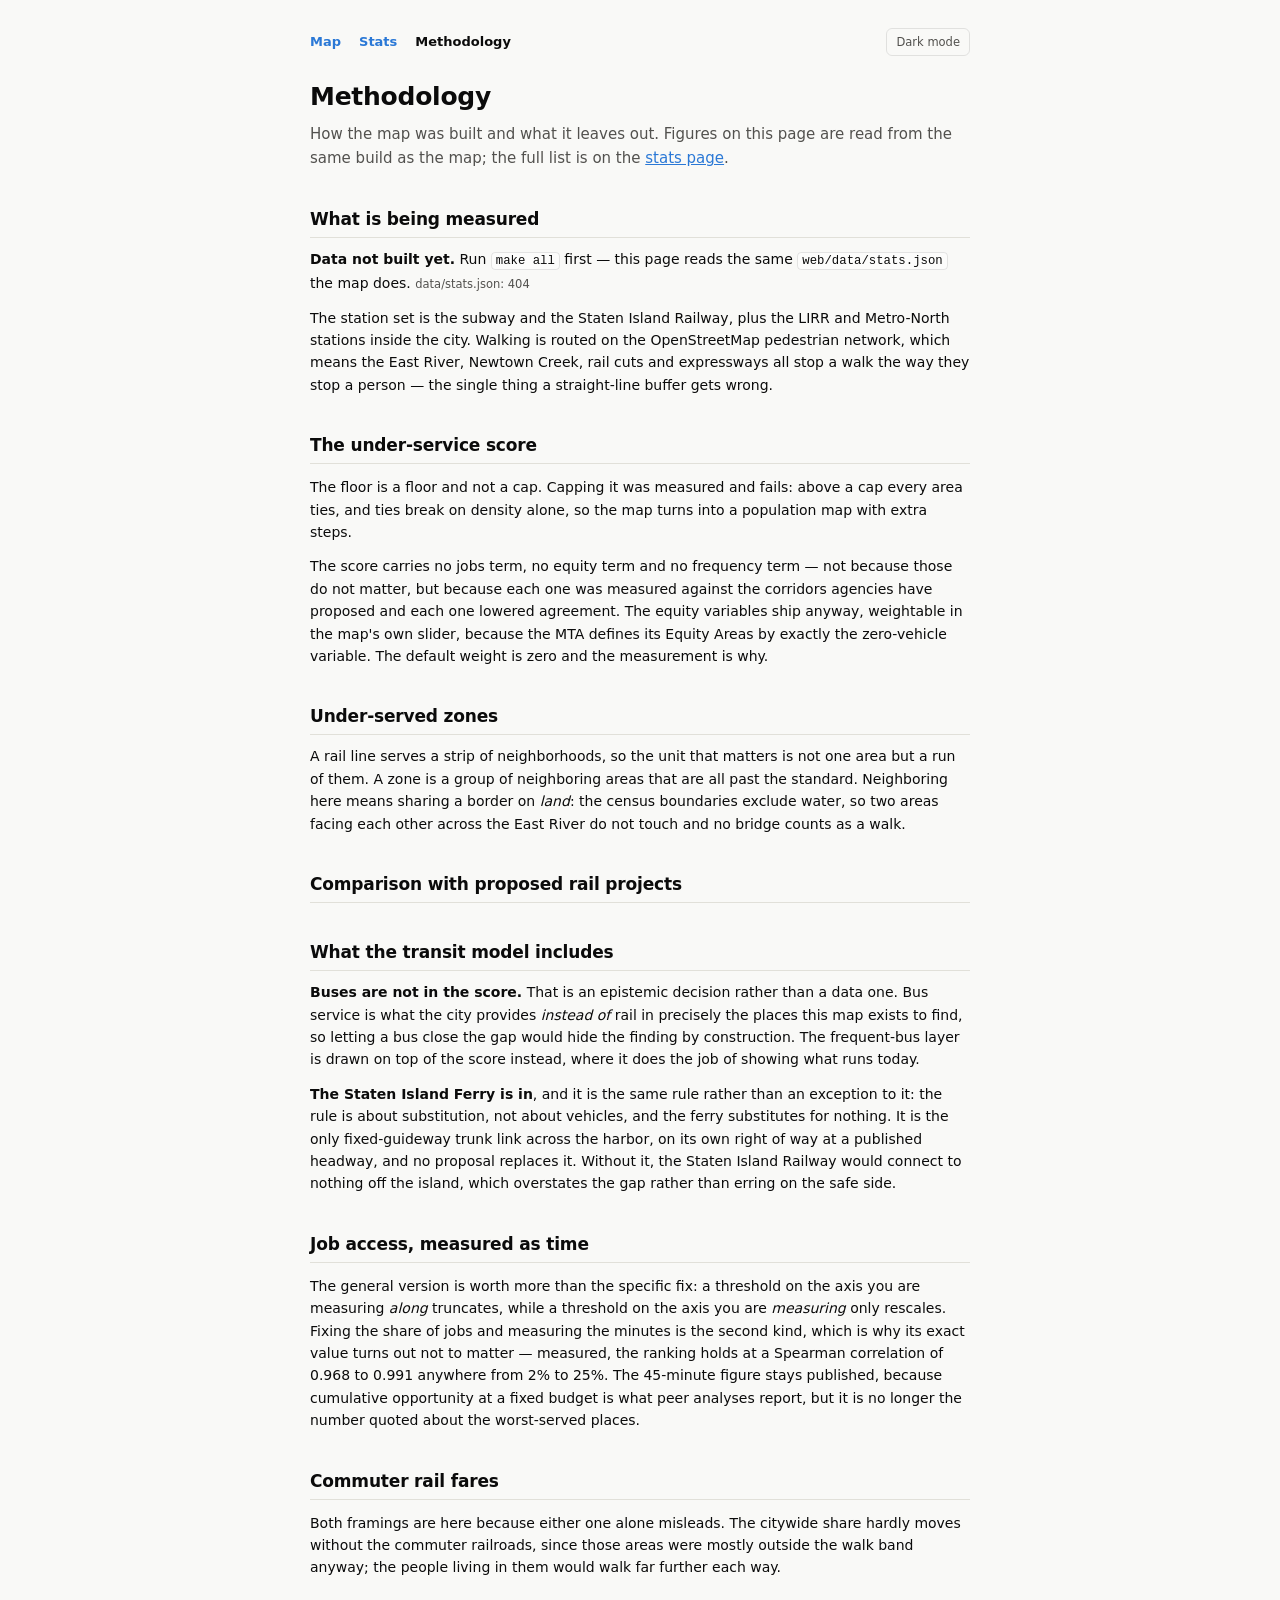
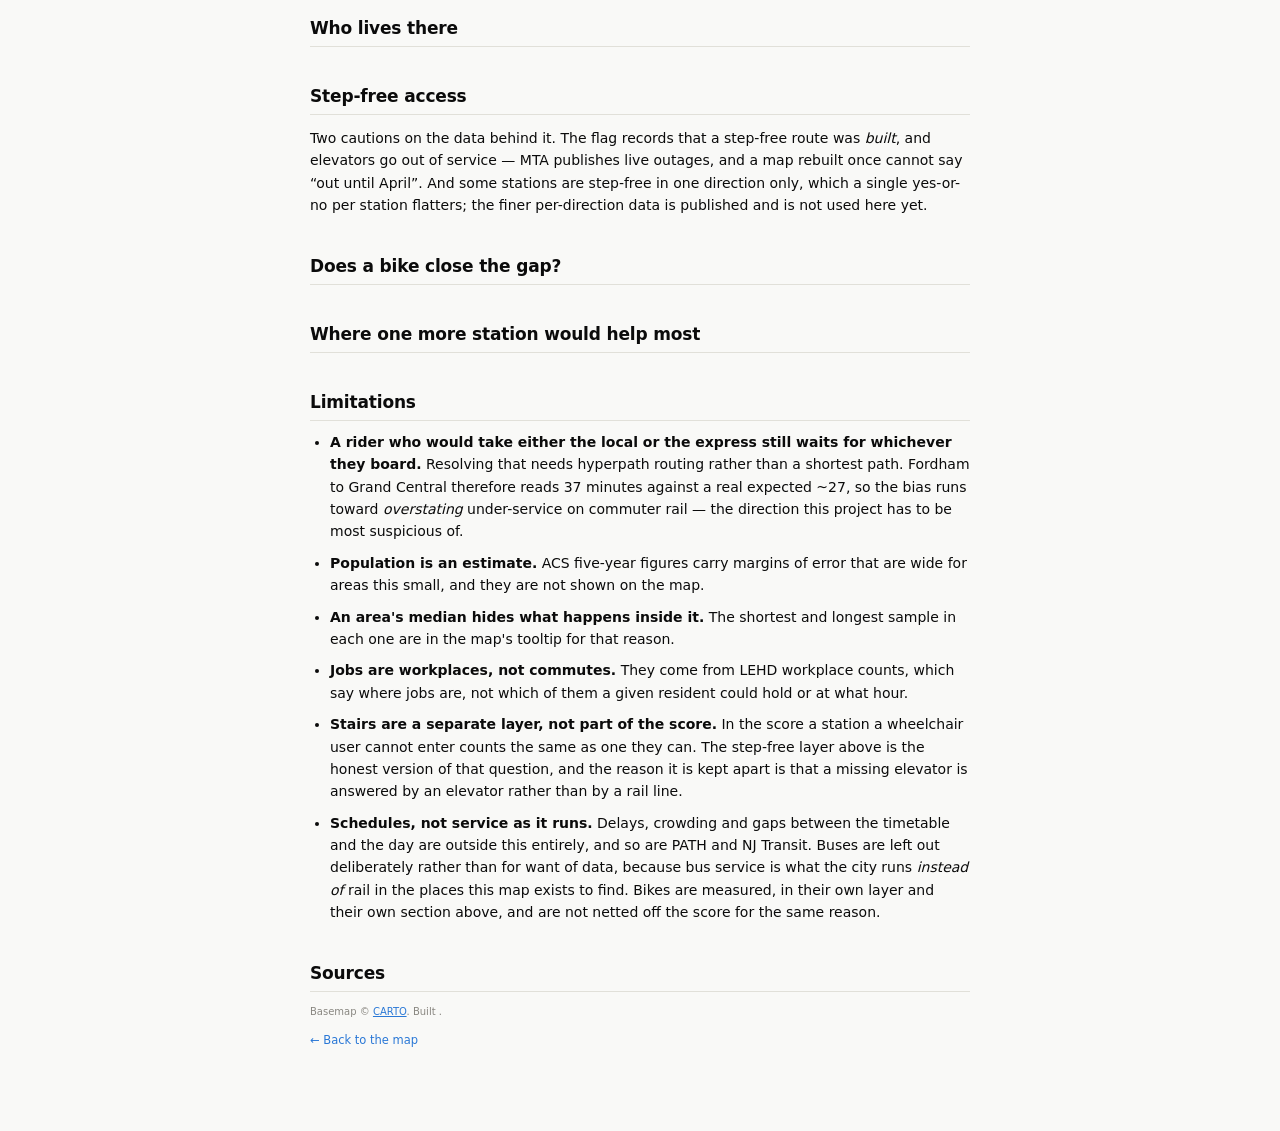
==== commit f3560cf6: "Bikes: they close the middle of the gap and 0.5% of the end of it Phase 6's bike question, and the r" ====
--- a/web/about.html
+++ b/web/about.html
@@ -132,6 +132,12 @@
       finer per-direction data is published and is not used here yet.</p>
   </section>
 
+  <section id="bikes">
+    <h2>Does a bike close the gap?</h2>
+    <p id="m-bike"></p>
+    <div id="m-bike-table"></div>
+  </section>
+
   <section id="siting">
     <h2>Where one more station would help most</h2>
     <p id="m-siting"></p>
@@ -164,7 +170,12 @@
         elevator is answered by an elevator rather than by a rail line.</li>
       <li><strong>Schedules, not service as it runs.</strong> Delays,
         crowding and gaps between the timetable and the day are outside this
-        entirely, and so are PATH, NJ Transit, buses and bikes.</li>
+        entirely, and so are PATH and NJ Transit. Buses are left out
+        deliberately rather than for want of data, because bus service is
+        what the city runs <em>instead of</em> rail in the places this map
+        exists to find. Bikes are measured, in their own layer and their own
+        section above, and are not netted off the score for the same
+        reason.</li>
     </ul>
   </section>
 
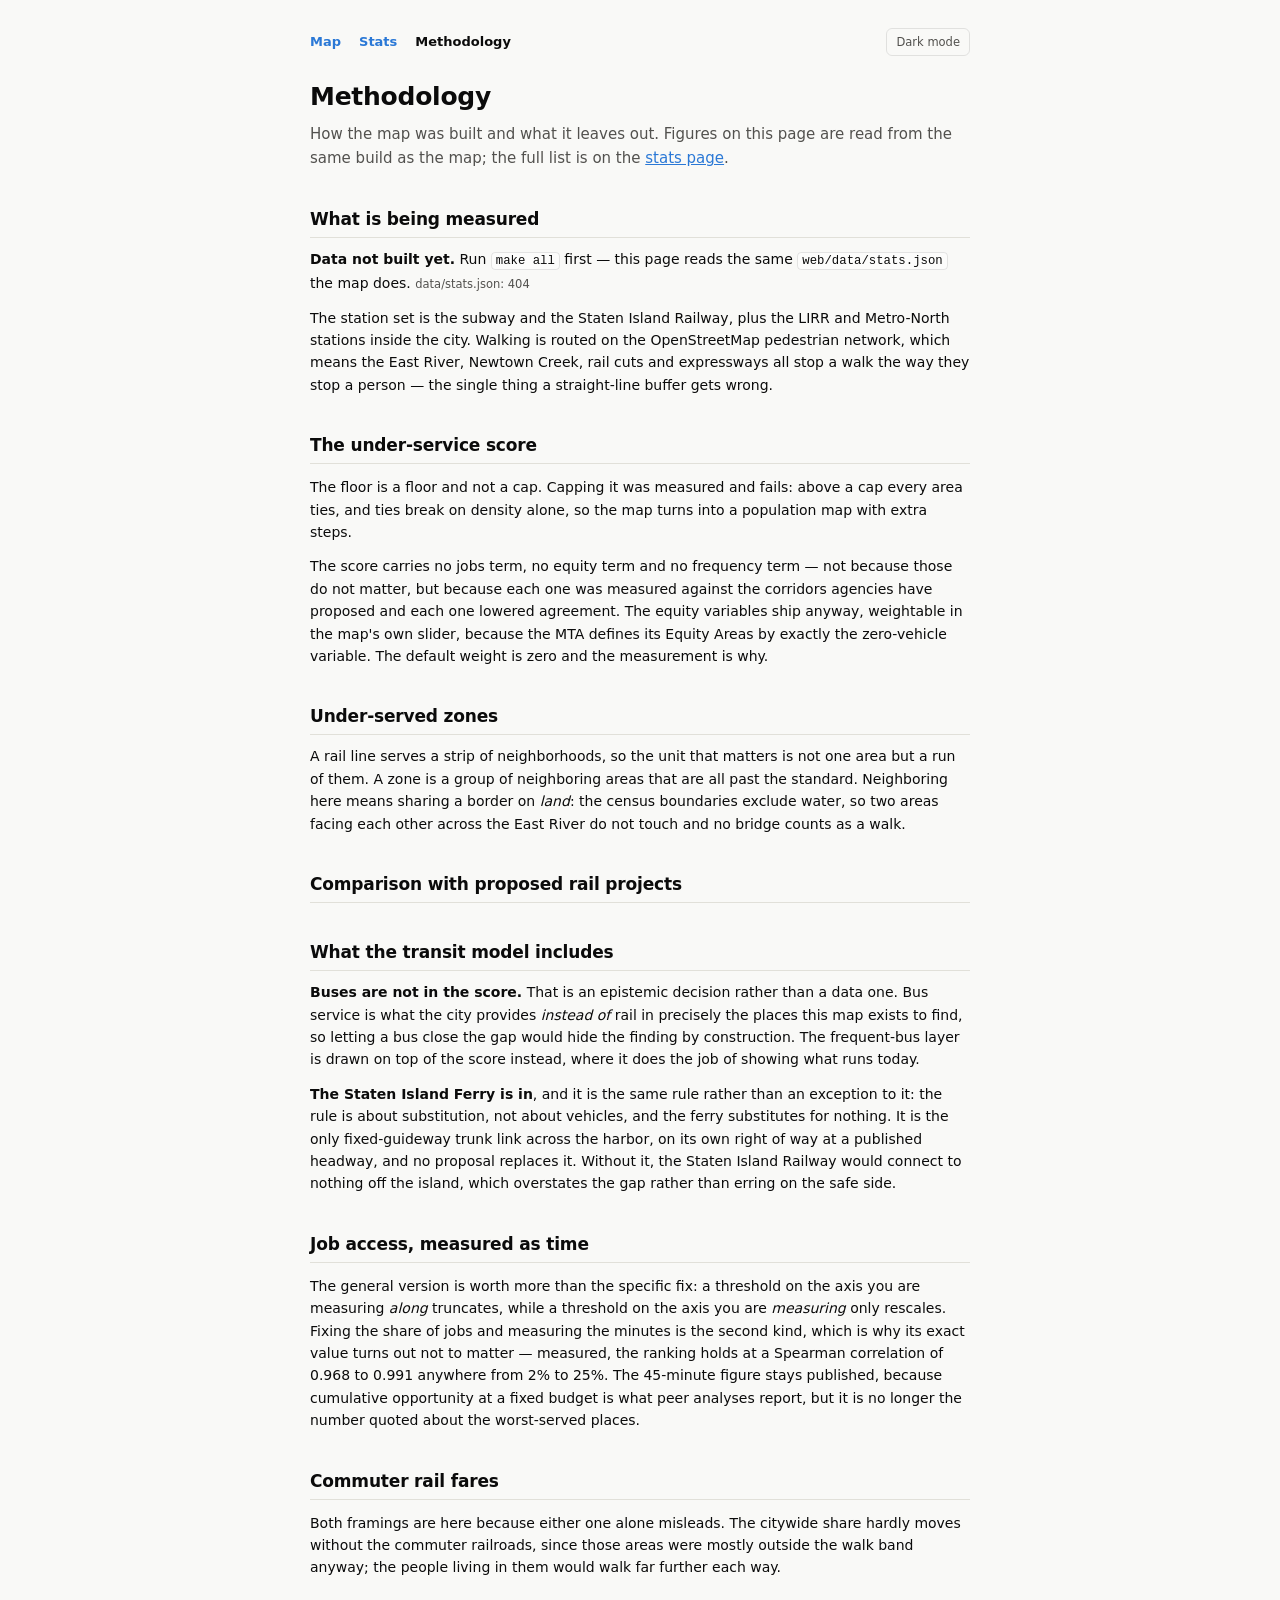
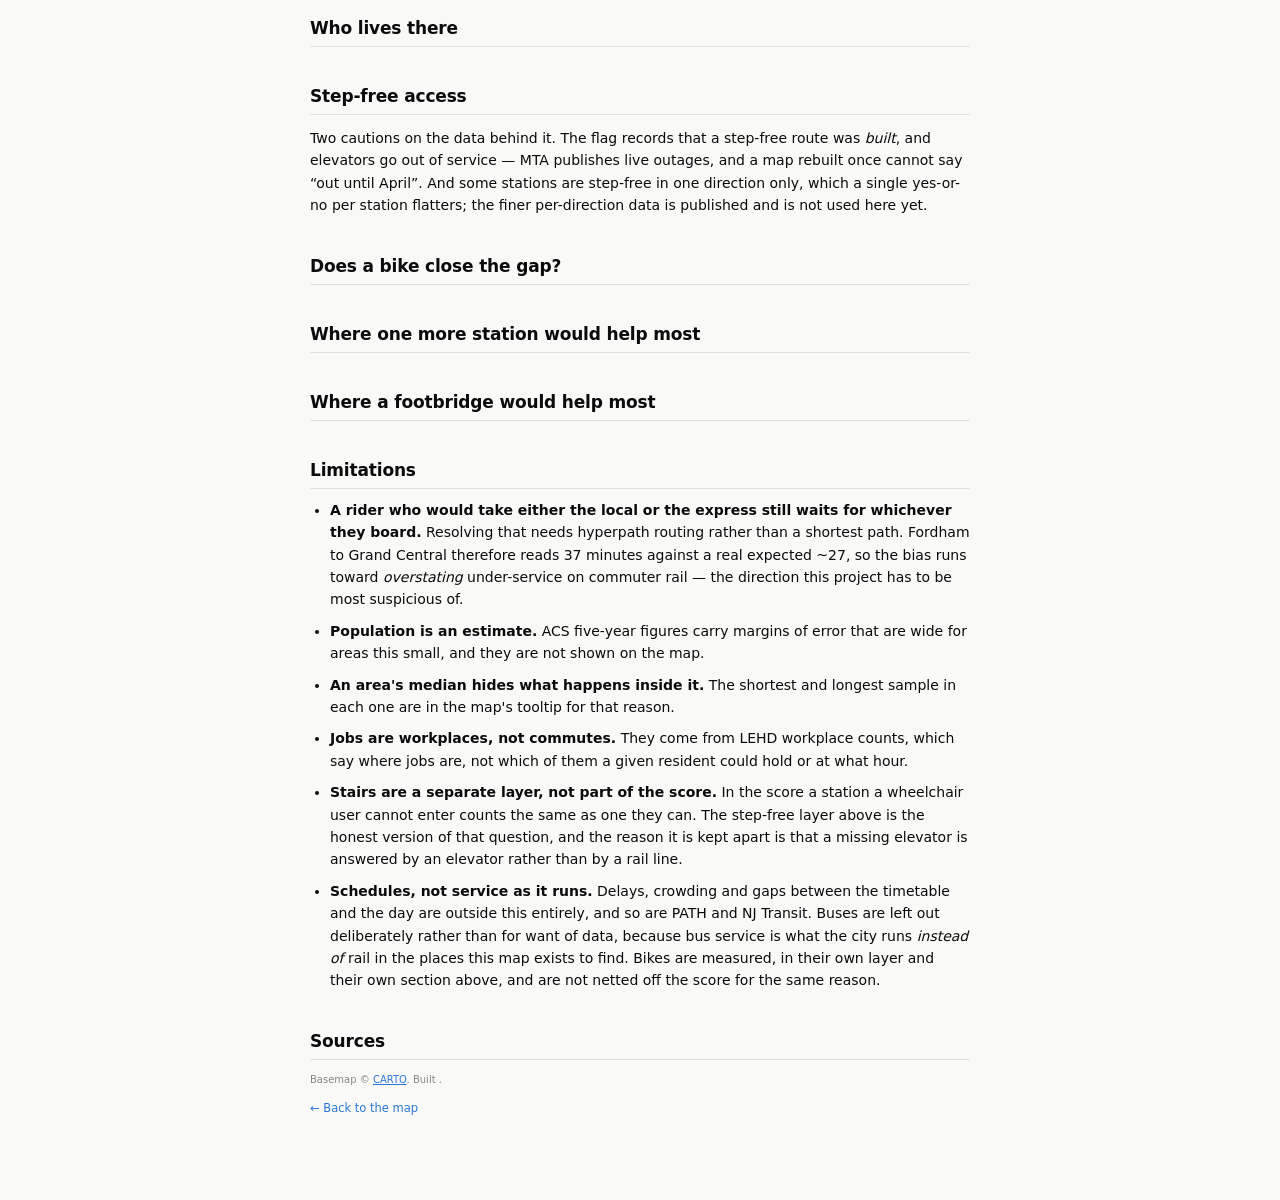
==== commit 7314cc29: "Phase 7: where a footbridge would help most, by the same method The second half of Phase 7's choke-p" ====
--- a/web/about.html
+++ b/web/about.html
@@ -142,6 +142,12 @@
     <h2>Where one more station would help most</h2>
     <p id="m-siting"></p>
     <div id="m-siting-table"></div>
+  </section>
+
+  <section id="crossings">
+    <h2>Where a footbridge would help most</h2>
+    <p id="m-crossings"></p>
+    <div id="m-crossings-table"></div>
   </section>
 
   <section id="limits">
